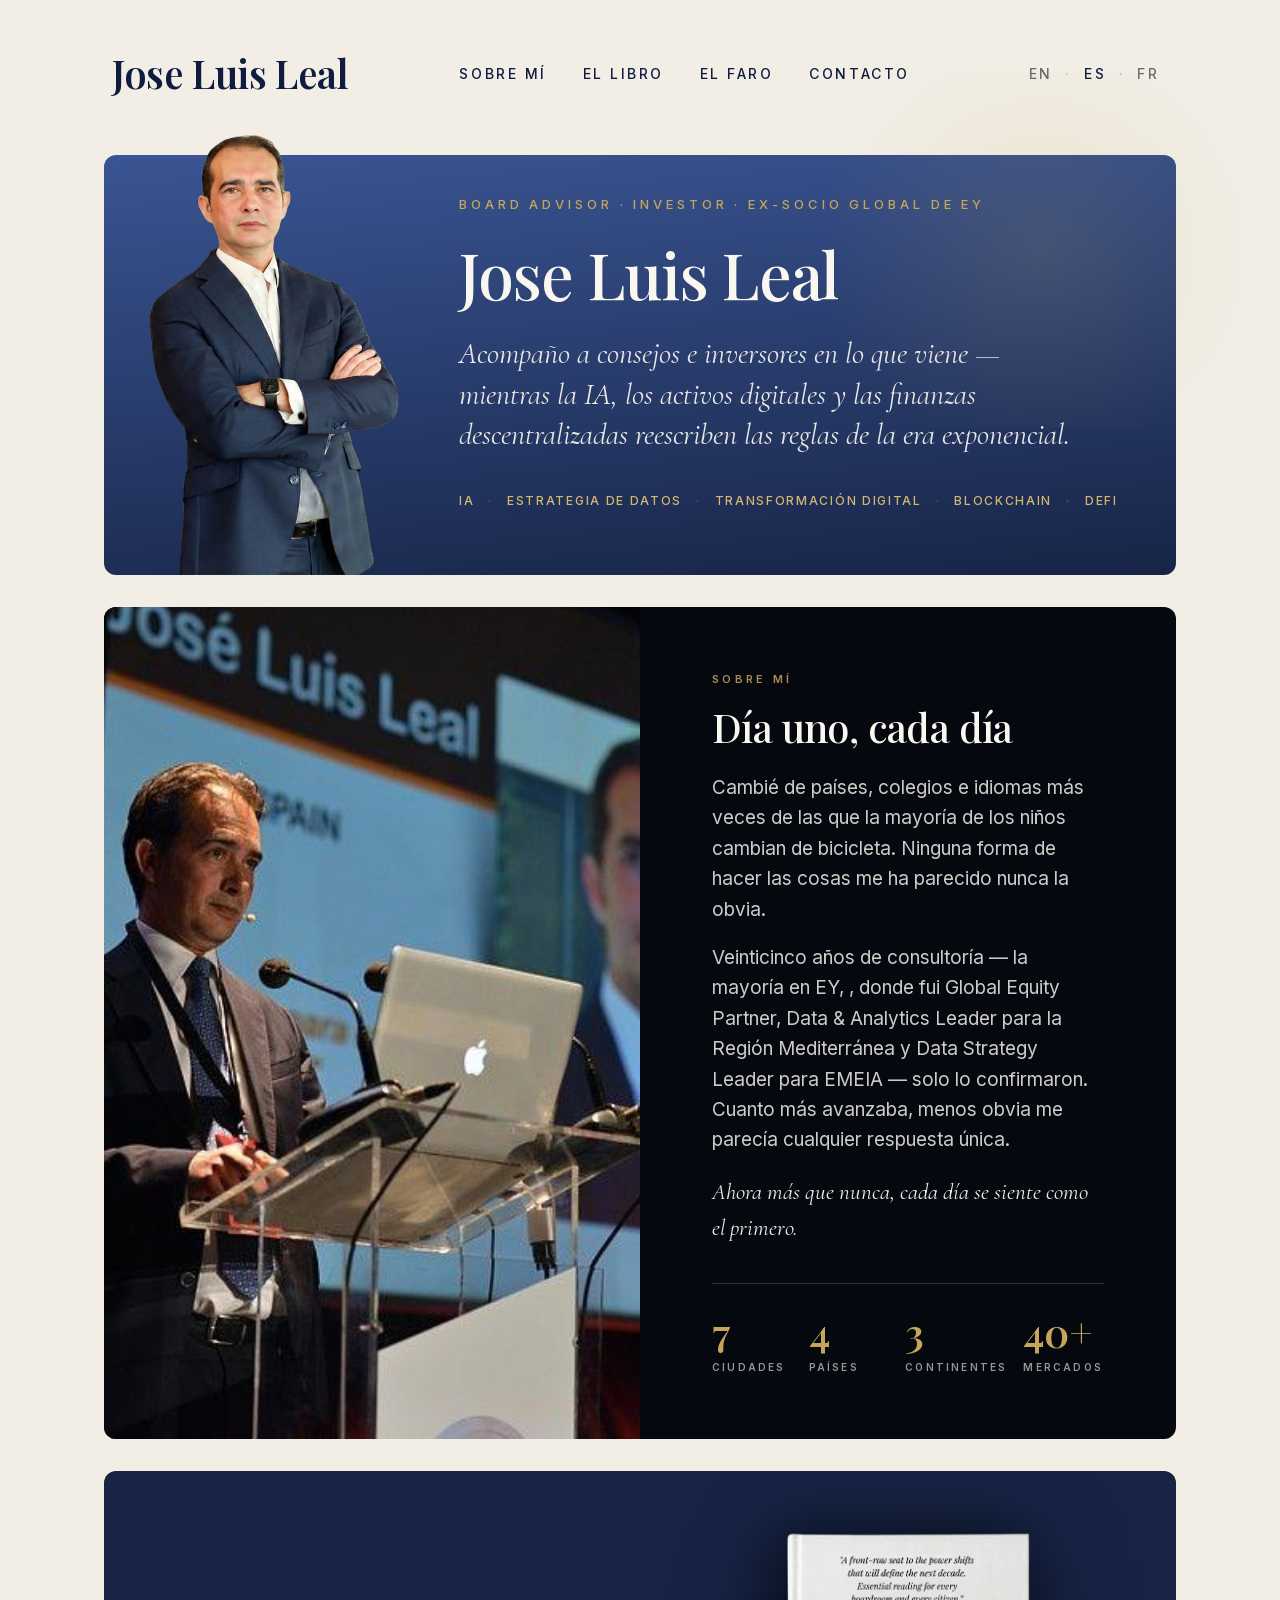
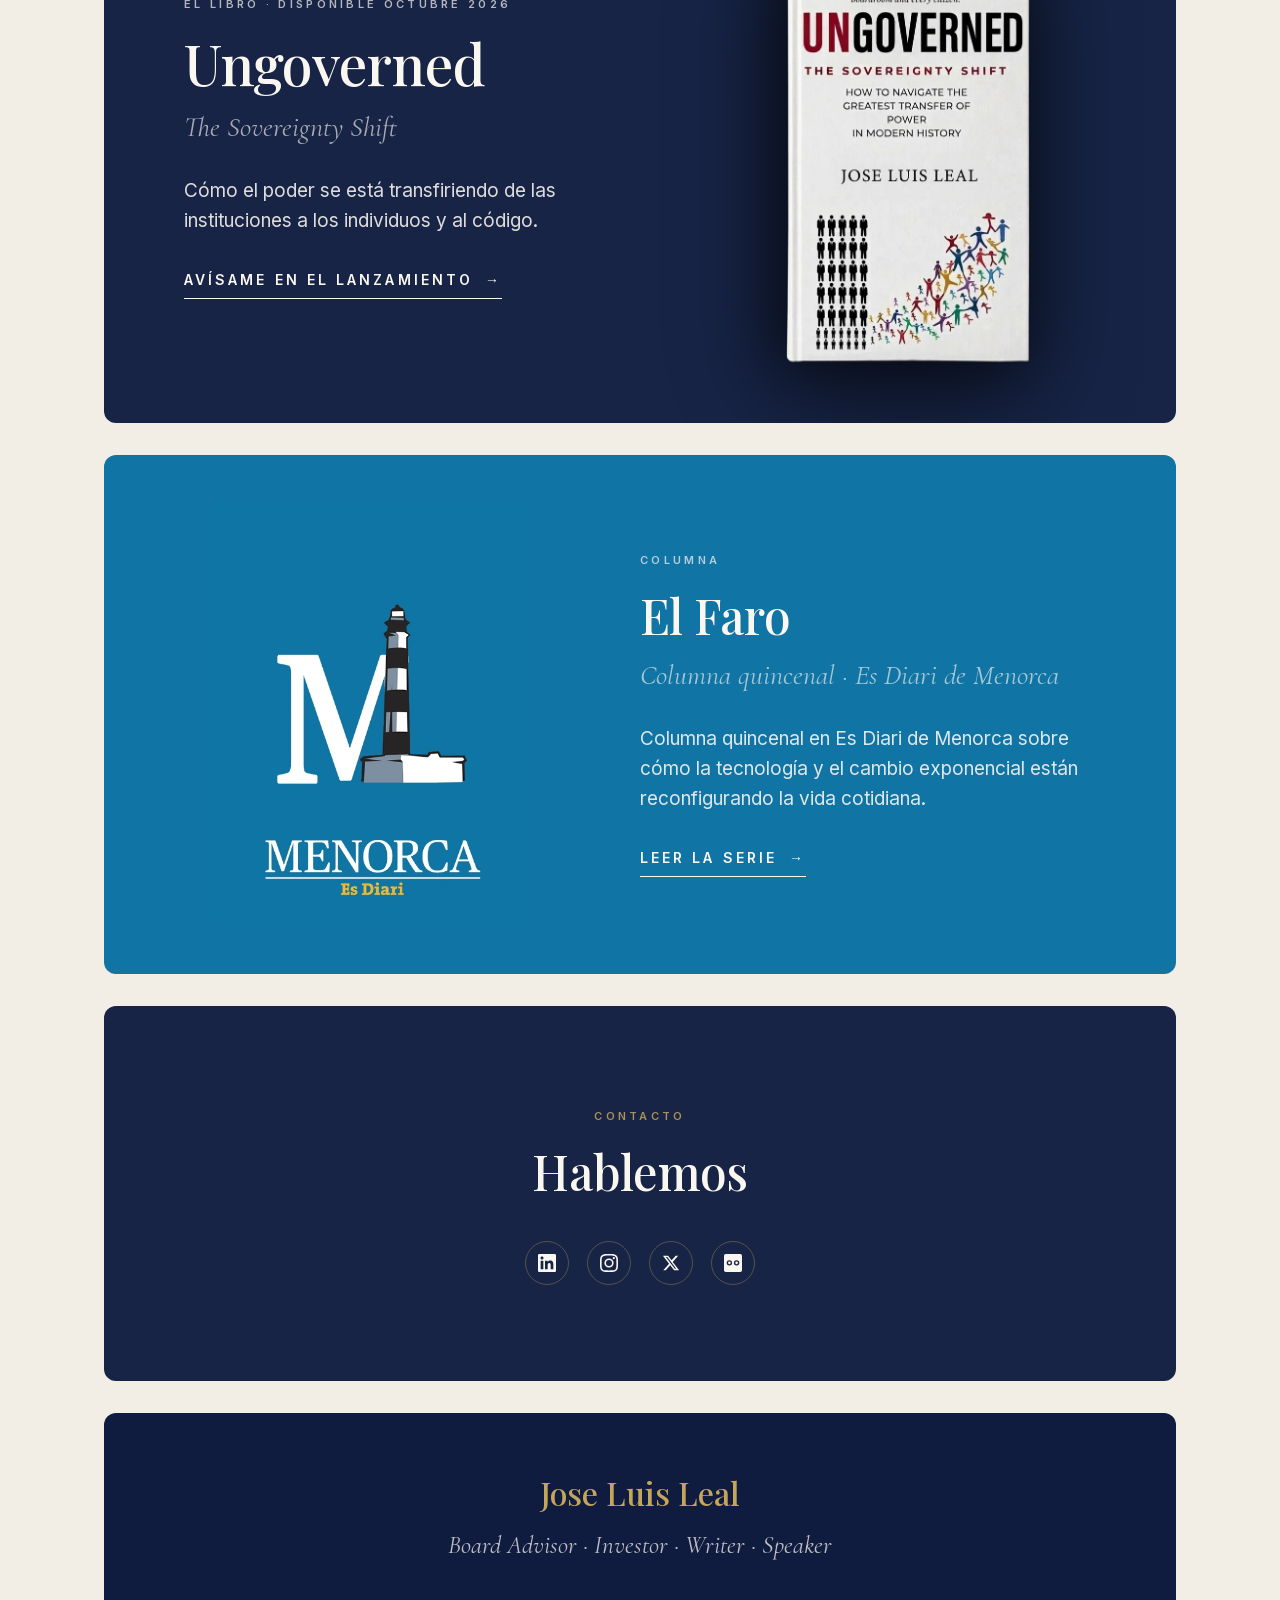
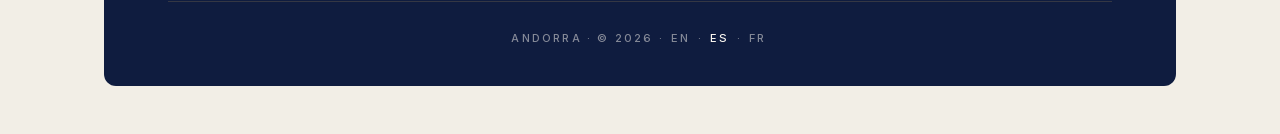
==== es/index.html @ 855fbc51 "Update index.html" ====
<!DOCTYPE html>
<html lang="es-ES">
<head>
    <meta charset="UTF-8">
    <meta name="viewport" content="width=device-width, initial-scale=1.0">
    <link rel="icon" href="/favicon.ico" type="image/x-icon">

    <title>Jose Luis Leal | Board Advisor | Investor | Ex-Socio Global de EY</title>
    <meta name="description" content="Board Advisor &amp; Investor. Ex-Socio Global de EY. Autor de Ungoverned: The Sovereignty Shift. Columnista de El Faro en Es Diari de Menorca. Residente en Andorra.">
    <meta name="author" content="Jose Luis Leal">
    <meta name="robots" content="index, follow, max-snippet:-1, max-image-preview:large, max-video-preview:-1">

    <!-- Hreflang -->
    <link rel="alternate" hreflang="en" href="https://leal.info/">
    <link rel="alternate" hreflang="es" href="https://leal.info/es/">
    <link rel="alternate" hreflang="fr" href="https://leal.info/fr/">
    <link rel="alternate" hreflang="x-default" href="https://leal.info/">
    <link rel="canonical" href="https://leal.info/es/">

    <!-- Open Graph -->
    <meta property="og:site_name" content="Jose Luis Leal">
    <meta property="og:title" content="Jose Luis Leal | Board Advisor | Investor | Ex-Socio Global de EY">
    <meta property="og:description" content="Acompaño a consejos e inversores en lo que viene. Ex-Socio Global de EY. Autor de Ungoverned: The Sovereignty Shift. Residente en Andorra.">
    <meta property="og:type" content="profile">
    <meta property="og:url" content="https://leal.info/es/">
    <meta property="og:locale" content="es_ES">
    <meta property="og:locale:alternate" content="en_US">
    <meta property="og:locale:alternate" content="fr_FR">
    <meta property="og:image" content="https://leal.info/assets/images/og-image.jpg">
    <meta property="og:image:width" content="1200">
    <meta property="og:image:height" content="630">
    <meta property="og:image:alt" content="Jose Luis Leal — Board Advisor &amp; Investor">
    <meta property="profile:first_name" content="Jose Luis">
    <meta property="profile:last_name" content="Leal">

    <!-- Twitter Card -->
    <meta name="twitter:card" content="summary_large_image">
    <meta name="twitter:title" content="Jose Luis Leal | Board Advisor | Investor | Ex-Socio Global de EY">
    <meta name="twitter:description" content="Acompaño a consejos e inversores en lo que viene. Ex-Socio Global de EY. Residente en Andorra.">
    <meta name="twitter:image" content="https://leal.info/assets/images/og-image.jpg">
    <meta name="twitter:image:alt" content="Jose Luis Leal — Board Advisor &amp; Investor">

    <!-- Schema.org JSON-LD -->
    <script type="application/ld+json">
    {
        "@context": "https://schema.org",
        "@graph": [
            {
                "@type": "Person",
                "@id": "https://leal.info/#person",
                "name": "Jose Luis Leal",
                "alternateName": ["José Luis Leal", "José Leal", "Jose Leal"],
                "url": "https://leal.info/",
                "image": [
                    "https://leal.info/assets/images/jose-luis-leal-board-advisor-investor.webp",
                    "https://leal.info/assets/images/jose-luis-leal-investor.webp"
                ],
                "jobTitle": "Board Advisor & Investor",
                "description": "Board Advisor & Investor. Former EY Global Equity Partner across 40+ markets. Author of Ungoverned: The Sovereignty Shift. Writing El Faro column in Es Diari de Menorca.",
                "knowsLanguage": ["en", "es", "fr", "ca"],
                "nationality": { "@type": "Country", "name": "Spain" },
                "birthPlace": { "@type": "Place", "name": "Sevilla, Spain" },
                "homeLocation": { "@type": "Place", "name": "Andorra" },
                "alumniOf": [
                    { "@type": "CollegeOrUniversity", "name": "Harvard Business School" }
                ],
                "hasOccupation": [
                    { "@type": "Occupation", "name": "Board Advisor" },
                    { "@type": "Occupation", "name": "Investor" },
                    { "@type": "Occupation", "name": "Writer" },
                    { "@type": "Occupation", "name": "Columnist" },
                    { "@type": "Occupation", "name": "Conference Speaker" }
                ],
                "knowsAbout": ["Artificial Intelligence", "Digital Transformation", "Data Strategy", "Blockchain", "Decentralized Finance", "Data Governance"],
                "sameAs": [
                    "https://www.linkedin.com/in/jose-luis-leal/",
                    "https://www.ey.com/en_es/people/jose-luis-leal",
                    "https://www.crunchbase.com/person/jose-luis-leal",
                    "https://about.me/joseluisleal",
                    "https://www.instagram.com/jose.luis.leal/",
                    "https://x.com/joseluis_leal",
                    "https://www.menorca.info/autor/jose-luis-leal.html"
                ]
            },
            {
                "@type": "WebSite",
                "@id": "https://leal.info/#website",
                "name": "Jose Luis Leal",
                "alternateName": ["José Luis Leal", "José Leal", "Jose Leal"],
                "url": "https://leal.info/",
                "inLanguage": ["en", "es", "fr"],
                "publisher": { "@id": "https://leal.info/#person" }
            },
            {
                "@type": "Book",
                "@id": "https://leal.info/#ungoverned",
                "name": "Ungoverned: The Sovereignty Shift",
                "alternateName": "Ungoverned",
                "description": "How power is transferring from institutions to individuals to code. A front-row account of the greatest transfer of power in modern history.",
                "author": { "@id": "https://leal.info/#person" },
                "inLanguage": "en",
                "image": "https://leal.info/assets/images/ungoverned-cover.webp",
                "datePublished": "2026-10",
                "bookFormat": "https://schema.org/Hardcover"
            }
        ]
    }
    </script>

    <!-- Critical font preload -->
    <link rel="preload" href="/assets/fonts/playfair-display-500-normal-latin.woff2" as="font" type="font/woff2" crossorigin>

    <!-- Styles -->
    <link rel="stylesheet" href="/assets/styles.css">

    <!-- Cloudflare Web Analytics -->
    <script defer src="https://static.cloudflareinsights.com/beacon.min.js" data-cf-beacon='{"token": "393b05ad8e18427f8dd7666361b34778"}'></script>
    <!-- End Cloudflare Web Analytics -->
</head>
<body>
    <a href="#main" class="skip-link">Saltar al contenido</a>

    <main id="main" class="page">
        <nav class="nav" aria-label="Principal">
            <a href="#" class="nav-brand">Jose Luis Leal</a>
            <ul class="nav-links">
                <li><a href="#about">Sobre mí</a></li>
                <li><a href="#ungoverned">El libro</a></li>
                <li><a href="#faro">El Faro</a></li>
                <li><a href="#contact">Contacto</a></li>
            </ul>
            <div class="nav-lang" aria-label="Idioma">
                <a href="/" hreflang="en">EN</a>
                <span class="sep">·</span>
                <a href="/es/" aria-current="page" hreflang="es">ES</a>
                <span class="sep">·</span>
                <a href="/fr/" hreflang="fr">FR</a>
            </div>
        </nav>

        <!-- HERO -->
        <section class="rect rect-navy hero">
            <img class="hero-portrait"
                 src="/assets/images/jose-luis-leal-portrait.webp"
                 alt="Jose Luis Leal, Board Advisor &amp; Investor, ex-Socio Global de EY, residente en Andorra"
                 fetchpriority="high">
            <div class="hero-content">
                <p class="hero-kicker">Board Advisor · Investor · Ex-Socio Global de EY</p>
                <h1 class="hero-name">Jose Luis Leal</h1>
                <p class="hero-tagline">Acompaño a consejos e inversores en lo que viene — mientras la IA, los activos digitales y las finanzas descentralizadas reescriben las reglas de la era exponencial.</p>
                <p class="hero-meta">
                    <span>IA</span><span>Estrategia de Datos</span><span>Transformación Digital</span><span>Blockchain</span><span>DeFi</span>
                </p>
            </div>
        </section>

        <!-- ABOUT -->
        <article class="rect rect-about" id="about">
            <div class="about-visual">
                <img src="/assets/images/jose-luis-leal-speaker.jpg"
                     alt="Jose Luis Leal impartiendo una ponencia"
                     loading="lazy">
            </div>
            <div class="about-text">
                <span class="rect-label">Sobre mí</span>
                <h2 class="rect-title">Día uno, cada día</h2>
                <div class="about-prose">
                    <p>Cambié de países, colegios e idiomas más veces de las que la mayoría de los niños cambian de bicicleta. Ninguna forma de hacer las cosas me ha parecido nunca la obvia.</p>
                    <p>Veinticinco años de consultoría — la mayoría en EY, , donde fui Global Equity Partner, Data & Analytics Leader para la Región Mediterránea y Data Strategy Leader para EMEIA — solo lo confirmaron. Cuanto más avanzaba, menos obvia me parecía cualquier respuesta única.</p>
                    <p>Ahora más que nunca, cada día se siente como el primero.</p>
                </div>
                <div class="about-stats" aria-hidden="true">
                    <div><div class="about-stat-num">7</div><div class="about-stat-label">Ciudades</div></div>
                    <div><div class="about-stat-num">4</div><div class="about-stat-label">Países</div></div>
                    <div><div class="about-stat-num">3</div><div class="about-stat-label">Continentes</div></div>
                    <div><div class="about-stat-num">40+</div><div class="about-stat-label">Mercados</div></div>
                </div>
            </div>
        </article>

        <!-- UNGOVERNED -->
        <article class="rect rect-ungoverned" id="ungoverned">
            <div class="ungoverned-text">
                <span class="rect-label">El libro · Disponible octubre 2026</span>
                <h2 class="rect-title">Ungoverned</h2>
                <p class="rect-subtitle">The Sovereignty Shift</p>
                <p class="rect-body">Cómo el poder se está transfiriendo de las instituciones a los individuos y al código.</p>
                <a class="rect-cta" href="#contact">Avísame en el lanzamiento <span class="arrow">→</span></a>
            </div>
            <div class="ungoverned-visual">
                <img class="ungoverned-cover"
                     src="/assets/images/ungoverned-cover.webp"
                     alt="Ungoverned: The Sovereignty Shift — portada del libro de Jose Luis Leal"
                     loading="lazy">
            </div>
        </article>

        <!-- EL FARO -->
        <article class="rect rect-faro" id="faro">
            <div class="faro-visual">
                <img src="/assets/images/menorca-es-diari.webp"
                     alt="Es Diari de Menorca — marca del faro"
                     loading="lazy">
            </div>
            <div class="faro-text">
                <span class="rect-label">Columna</span>
                <h2 class="rect-title">El Faro</h2>
                <p class="rect-subtitle">Columna quincenal · Es Diari de Menorca</p>
                <p class="rect-body">Columna quincenal en Es Diari de Menorca sobre cómo la tecnología y el cambio exponencial están reconfigurando la vida cotidiana.</p>
                <a class="rect-cta" href="https://www.menorca.info/autor/jose-luis-leal.html" target="_blank" rel="noopener">Leer la serie <span class="arrow">→</span></a>
            </div>
        </article>

        <!-- CONTACT -->
        <article class="rect rect-contact" id="contact">
            <span class="rect-label">Contacto</span>
            <h2 class="rect-title">Hablemos</h2>
            <div class="social-links" aria-label="Redes sociales">
                <a href="https://www.linkedin.com/in/jose-luis-leal/" target="_blank" rel="noopener" aria-label="LinkedIn">
                    <svg viewBox="0 0 24 24" aria-hidden="true"><path d="M20.447 20.452h-3.554v-5.569c0-1.328-.027-3.037-1.852-3.037-1.853 0-2.136 1.445-2.136 2.939v5.667H9.351V9h3.414v1.561h.046c.477-.9 1.637-1.85 3.37-1.85 3.601 0 4.267 2.37 4.267 5.455v6.286zM5.337 7.433c-1.144 0-2.063-.926-2.063-2.065 0-1.138.92-2.063 2.063-2.063 1.14 0 2.064.925 2.064 2.063 0 1.139-.925 2.065-2.064 2.065zm1.782 13.019H3.555V9h3.564v11.452zM22.225 0H1.771C.792 0 0 .774 0 1.729v20.542C0 23.227.792 24 1.771 24h20.451C23.2 24 24 23.227 24 22.271V1.729C24 .774 23.2 0 22.222 0h.003z"/></svg>
                </a>
                <a href="https://www.instagram.com/jose.luis.leal/" target="_blank" rel="noopener" aria-label="Instagram">
                    <svg viewBox="0 0 24 24" aria-hidden="true"><path d="M12 2.163c3.204 0 3.584.012 4.85.07 3.252.148 4.771 1.691 4.919 4.919.058 1.265.069 1.645.069 4.849 0 3.205-.012 3.584-.069 4.849-.149 3.225-1.664 4.771-4.919 4.919-1.266.058-1.644.07-4.85.07-3.204 0-3.584-.012-4.849-.07-3.26-.149-4.771-1.699-4.919-4.92-.058-1.265-.07-1.644-.07-4.849 0-3.204.013-3.583.07-4.849.149-3.227 1.664-4.771 4.919-4.919 1.266-.057 1.645-.069 4.849-.069zM12 0C8.741 0 8.333.014 7.053.072 2.695.272.273 2.69.073 7.052.014 8.333 0 8.741 0 12c0 3.259.014 3.668.072 4.948.2 4.358 2.618 6.78 6.98 6.98C8.333 23.986 8.741 24 12 24c3.259 0 3.668-.014 4.948-.072 4.354-.2 6.782-2.618 6.979-6.98.059-1.28.073-1.689.073-4.948 0-3.259-.014-3.667-.072-4.947-.196-4.354-2.617-6.78-6.979-6.98C15.668.014 15.259 0 12 0zm0 5.838a6.162 6.162 0 1 0 0 12.324 6.162 6.162 0 0 0 0-12.324zM12 16a4 4 0 1 1 0-8 4 4 0 0 1 0 8zm6.406-11.845a1.44 1.44 0 1 0 0 2.881 1.44 1.44 0 0 0 0-2.881z"/></svg>
                </a>
                <a href="https://x.com/joseluis_leal" target="_blank" rel="noopener" aria-label="Twitter / X">
                    <svg viewBox="0 0 24 24" aria-hidden="true"><path d="M18.244 2.25h3.308l-7.227 8.26 8.502 11.24H16.17l-5.214-6.817L4.99 21.75H1.68l7.73-8.835L1.254 2.25H8.08l4.713 6.231zm-1.161 17.52h1.833L7.084 4.126H5.117z"/></svg>
                </a>
                <a href="https://www.crunchbase.com/person/jose-luis-leal" target="_blank" rel="noopener" aria-label="Crunchbase">
                    <svg viewBox="0 0 24 24" aria-hidden="true"><path d="M21.6 0H2.4A2.4 2.4 0 0 0 0 2.4v19.2A2.4 2.4 0 0 0 2.4 24h19.2a2.4 2.4 0 0 0 2.4-2.4V2.4A2.4 2.4 0 0 0 21.6 0zM7.2 15.348A3.548 3.548 0 0 1 3.6 11.8a3.548 3.548 0 0 1 3.6-3.548A3.548 3.548 0 0 1 10.8 11.8h-1.8A1.748 1.748 0 0 0 7.2 10.052 1.748 1.748 0 0 0 5.4 11.8a1.748 1.748 0 0 0 1.8 1.748A1.748 1.748 0 0 0 9 11.8h1.8a3.548 3.548 0 0 1-3.6 3.548zm9.6 0a3.548 3.548 0 0 1-3.6-3.548 3.548 3.548 0 0 1 3.6-3.548 3.548 3.548 0 0 1 3.6 3.548h-1.8a1.748 1.748 0 0 0-1.8-1.748 1.748 1.748 0 0 0-1.8 1.748 1.748 1.748 0 0 0 1.8 1.748 1.748 1.748 0 0 0 1.8-1.748h1.8a3.548 3.548 0 0 1-3.6 3.548z"/></svg>
                </a>
            </div>
        </article>

        <footer class="site-footer">
            <div class="footer-brand">Jose Luis Leal</div>
            <p class="footer-tagline">Board Advisor · Investor · Writer · Speaker</p>
            <div class="footer-bottom">Andorra · © 2026 · <a href="/" hreflang="en">EN</a> · <a href="/es/" aria-current="page" hreflang="es">ES</a> · <a href="/fr/" hreflang="fr">FR</a></div>
        </footer>
    </main>
</body>
</html>
---- assets/styles.css ----
/* Self-hosted fonts: Playfair Display + Inter + Cormorant Garamond
   (subset: latin + latin-ext) */

/* Cormorant Garamond 400 italic – latin-ext */
@font-face {
    font-family: 'Cormorant Garamond';
    font-style: italic;
    font-weight: 400;
    font-display: swap;
    src: url('/assets/fonts/cormorant-garamond-400-italic-latin-ext.woff2') format('woff2');
    unicode-range: U+0100-02BA, U+02BD-02C5, U+02C7-02CC, U+02CE-02D7, U+02DD-02FF, U+0304, U+0308, U+0329, U+1D00-1DBF, U+1E00-1E9F, U+1EF2-1EFF, U+2020, U+20A0-20AB, U+20AD-20C0, U+2113, U+2C60-2C7F, U+A720-A7FF;
}

/* Cormorant Garamond 400 italic – latin */
@font-face {
    font-family: 'Cormorant Garamond';
    font-style: italic;
    font-weight: 400;
    font-display: swap;
    src: url('/assets/fonts/cormorant-garamond-400-italic-latin.woff2') format('woff2');
    unicode-range: U+0000-00FF, U+0131, U+0152-0153, U+02BB-02BC, U+02C6, U+02DA, U+02DC, U+0304, U+0308, U+0329, U+2000-206F, U+20AC, U+2122, U+2191, U+2193, U+2212, U+2215, U+FEFF, U+FFFD;
}

/* Cormorant Garamond 400 normal – latin-ext */
@font-face {
    font-family: 'Cormorant Garamond';
    font-style: normal;
    font-weight: 400;
    font-display: swap;
    src: url('/assets/fonts/cormorant-garamond-400-normal-latin-ext.woff2') format('woff2');
    unicode-range: U+0100-02BA, U+02BD-02C5, U+02C7-02CC, U+02CE-02D7, U+02DD-02FF, U+0304, U+0308, U+0329, U+1D00-1DBF, U+1E00-1E9F, U+1EF2-1EFF, U+2020, U+20A0-20AB, U+20AD-20C0, U+2113, U+2C60-2C7F, U+A720-A7FF;
}

/* Cormorant Garamond 400 normal – latin */
@font-face {
    font-family: 'Cormorant Garamond';
    font-style: normal;
    font-weight: 400;
    font-display: swap;
    src: url('/assets/fonts/cormorant-garamond-400-normal-latin.woff2') format('woff2');
    unicode-range: U+0000-00FF, U+0131, U+0152-0153, U+02BB-02BC, U+02C6, U+02DA, U+02DC, U+0304, U+0308, U+0329, U+2000-206F, U+20AC, U+2122, U+2191, U+2193, U+2212, U+2215, U+FEFF, U+FFFD;
}

/* Cormorant Garamond 500 normal – latin-ext */
@font-face {
    font-family: 'Cormorant Garamond';
    font-style: normal;
    font-weight: 500;
    font-display: swap;
    src: url('/assets/fonts/cormorant-garamond-500-normal-latin-ext.woff2') format('woff2');
    unicode-range: U+0100-02BA, U+02BD-02C5, U+02C7-02CC, U+02CE-02D7, U+02DD-02FF, U+0304, U+0308, U+0329, U+1D00-1DBF, U+1E00-1E9F, U+1EF2-1EFF, U+2020, U+20A0-20AB, U+20AD-20C0, U+2113, U+2C60-2C7F, U+A720-A7FF;
}

/* Cormorant Garamond 500 normal – latin */
@font-face {
    font-family: 'Cormorant Garamond';
    font-style: normal;
    font-weight: 500;
    font-display: swap;
    src: url('/assets/fonts/cormorant-garamond-500-normal-latin.woff2') format('woff2');
    unicode-range: U+0000-00FF, U+0131, U+0152-0153, U+02BB-02BC, U+02C6, U+02DA, U+02DC, U+0304, U+0308, U+0329, U+2000-206F, U+20AC, U+2122, U+2191, U+2193, U+2212, U+2215, U+FEFF, U+FFFD;
}

/* Inter 300 normal – latin-ext */
@font-face {
    font-family: 'Inter';
    font-style: normal;
    font-weight: 300;
    font-display: swap;
    src: url('/assets/fonts/inter-300-normal-latin-ext.woff2') format('woff2');
    unicode-range: U+0100-02BA, U+02BD-02C5, U+02C7-02CC, U+02CE-02D7, U+02DD-02FF, U+0304, U+0308, U+0329, U+1D00-1DBF, U+1E00-1E9F, U+1EF2-1EFF, U+2020, U+20A0-20AB, U+20AD-20C0, U+2113, U+2C60-2C7F, U+A720-A7FF;
}

/* Inter 300 normal – latin */
@font-face {
    font-family: 'Inter';
    font-style: normal;
    font-weight: 300;
    font-display: swap;
    src: url('/assets/fonts/inter-300-normal-latin.woff2') format('woff2');
    unicode-range: U+0000-00FF, U+0131, U+0152-0153, U+02BB-02BC, U+02C6, U+02DA, U+02DC, U+0304, U+0308, U+0329, U+2000-206F, U+20AC, U+2122, U+2191, U+2193, U+2212, U+2215, U+FEFF, U+FFFD;
}

/* Inter 400 normal – latin-ext */
@font-face {
    font-family: 'Inter';
    font-style: normal;
    font-weight: 400;
    font-display: swap;
    src: url('/assets/fonts/inter-400-normal-latin-ext.woff2') format('woff2');
    unicode-range: U+0100-02BA, U+02BD-02C5, U+02C7-02CC, U+02CE-02D7, U+02DD-02FF, U+0304, U+0308, U+0329, U+1D00-1DBF, U+1E00-1E9F, U+1EF2-1EFF, U+2020, U+20A0-20AB, U+20AD-20C0, U+2113, U+2C60-2C7F, U+A720-A7FF;
}

/* Inter 400 normal – latin */
@font-face {
    font-family: 'Inter';
    font-style: normal;
    font-weight: 400;
    font-display: swap;
    src: url('/assets/fonts/inter-400-normal-latin.woff2') format('woff2');
    unicode-range: U+0000-00FF, U+0131, U+0152-0153, U+02BB-02BC, U+02C6, U+02DA, U+02DC, U+0304, U+0308, U+0329, U+2000-206F, U+20AC, U+2122, U+2191, U+2193, U+2212, U+2215, U+FEFF, U+FFFD;
}

/* Inter 500 normal – latin-ext */
@font-face {
    font-family: 'Inter';
    font-style: normal;
    font-weight: 500;
    font-display: swap;
    src: url('/assets/fonts/inter-500-normal-latin-ext.woff2') format('woff2');
    unicode-range: U+0100-02BA, U+02BD-02C5, U+02C7-02CC, U+02CE-02D7, U+02DD-02FF, U+0304, U+0308, U+0329, U+1D00-1DBF, U+1E00-1E9F, U+1EF2-1EFF, U+2020, U+20A0-20AB, U+20AD-20C0, U+2113, U+2C60-2C7F, U+A720-A7FF;
}

/* Inter 500 normal – latin */
@font-face {
    font-family: 'Inter';
    font-style: normal;
    font-weight: 500;
    font-display: swap;
    src: url('/assets/fonts/inter-500-normal-latin.woff2') format('woff2');
    unicode-range: U+0000-00FF, U+0131, U+0152-0153, U+02BB-02BC, U+02C6, U+02DA, U+02DC, U+0304, U+0308, U+0329, U+2000-206F, U+20AC, U+2122, U+2191, U+2193, U+2212, U+2215, U+FEFF, U+FFFD;
}

/* Inter 600 normal – latin-ext */
@font-face {
    font-family: 'Inter';
    font-style: normal;
    font-weight: 600;
    font-display: swap;
    src: url('/assets/fonts/inter-600-normal-latin-ext.woff2') format('woff2');
    unicode-range: U+0100-02BA, U+02BD-02C5, U+02C7-02CC, U+02CE-02D7, U+02DD-02FF, U+0304, U+0308, U+0329, U+1D00-1DBF, U+1E00-1E9F, U+1EF2-1EFF, U+2020, U+20A0-20AB, U+20AD-20C0, U+2113, U+2C60-2C7F, U+A720-A7FF;
}

/* Inter 600 normal – latin */
@font-face {
    font-family: 'Inter';
    font-style: normal;
    font-weight: 600;
    font-display: swap;
    src: url('/assets/fonts/inter-600-normal-latin.woff2') format('woff2');
    unicode-range: U+0000-00FF, U+0131, U+0152-0153, U+02BB-02BC, U+02C6, U+02DA, U+02DC, U+0304, U+0308, U+0329, U+2000-206F, U+20AC, U+2122, U+2191, U+2193, U+2212, U+2215, U+FEFF, U+FFFD;
}

/* Playfair Display 400 normal – latin-ext */
@font-face {
    font-family: 'Playfair Display';
    font-style: normal;
    font-weight: 400;
    font-display: swap;
    src: url('/assets/fonts/playfair-display-400-normal-latin-ext.woff2') format('woff2');
    unicode-range: U+0100-02BA, U+02BD-02C5, U+02C7-02CC, U+02CE-02D7, U+02DD-02FF, U+0304, U+0308, U+0329, U+1D00-1DBF, U+1E00-1E9F, U+1EF2-1EFF, U+2020, U+20A0-20AB, U+20AD-20C0, U+2113, U+2C60-2C7F, U+A720-A7FF;
}

/* Playfair Display 400 normal – latin */
@font-face {
    font-family: 'Playfair Display';
    font-style: normal;
    font-weight: 400;
    font-display: swap;
    src: url('/assets/fonts/playfair-display-400-normal-latin.woff2') format('woff2');
    unicode-range: U+0000-00FF, U+0131, U+0152-0153, U+02BB-02BC, U+02C6, U+02DA, U+02DC, U+0304, U+0308, U+0329, U+2000-206F, U+20AC, U+2122, U+2191, U+2193, U+2212, U+2215, U+FEFF, U+FFFD;
}

/* Playfair Display 500 normal – latin-ext */
@font-face {
    font-family: 'Playfair Display';
    font-style: normal;
    font-weight: 500;
    font-display: swap;
    src: url('/assets/fonts/playfair-display-500-normal-latin-ext.woff2') format('woff2');
    unicode-range: U+0100-02BA, U+02BD-02C5, U+02C7-02CC, U+02CE-02D7, U+02DD-02FF, U+0304, U+0308, U+0329, U+1D00-1DBF, U+1E00-1E9F, U+1EF2-1EFF, U+2020, U+20A0-20AB, U+20AD-20C0, U+2113, U+2C60-2C7F, U+A720-A7FF;
}

/* Playfair Display 500 normal – latin */
@font-face {
    font-family: 'Playfair Display';
    font-style: normal;
    font-weight: 500;
    font-display: swap;
    src: url('/assets/fonts/playfair-display-500-normal-latin.woff2') format('woff2');
    unicode-range: U+0000-00FF, U+0131, U+0152-0153, U+02BB-02BC, U+02C6, U+02DA, U+02DC, U+0304, U+0308, U+0329, U+2000-206F, U+20AC, U+2122, U+2191, U+2193, U+2212, U+2215, U+FEFF, U+FFFD;
}

/* Playfair Display 600 normal – latin-ext */
@font-face {
    font-family: 'Playfair Display';
    font-style: normal;
    font-weight: 600;
    font-display: swap;
    src: url('/assets/fonts/playfair-display-600-normal-latin-ext.woff2') format('woff2');
    unicode-range: U+0100-02BA, U+02BD-02C5, U+02C7-02CC, U+02CE-02D7, U+02DD-02FF, U+0304, U+0308, U+0329, U+1D00-1DBF, U+1E00-1E9F, U+1EF2-1EFF, U+2020, U+20A0-20AB, U+20AD-20C0, U+2113, U+2C60-2C7F, U+A720-A7FF;
}

/* Playfair Display 600 normal – latin */
@font-face {
    font-family: 'Playfair Display';
    font-style: normal;
    font-weight: 600;
    font-display: swap;
    src: url('/assets/fonts/playfair-display-600-normal-latin.woff2') format('woff2');
    unicode-range: U+0000-00FF, U+0131, U+0152-0153, U+02BB-02BC, U+02C6, U+02DA, U+02DC, U+0304, U+0308, U+0329, U+2000-206F, U+20AC, U+2122, U+2191, U+2193, U+2212, U+2215, U+FEFF, U+FFFD;
}

/* Playfair Display 700 normal – latin-ext */
@font-face {
    font-family: 'Playfair Display';
    font-style: normal;
    font-weight: 700;
    font-display: swap;
    src: url('/assets/fonts/playfair-display-700-normal-latin-ext.woff2') format('woff2');
    unicode-range: U+0100-02BA, U+02BD-02C5, U+02C7-02CC, U+02CE-02D7, U+02DD-02FF, U+0304, U+0308, U+0329, U+1D00-1DBF, U+1E00-1E9F, U+1EF2-1EFF, U+2020, U+20A0-20AB, U+20AD-20C0, U+2113, U+2C60-2C7F, U+A720-A7FF;
}

/* Playfair Display 700 normal – latin */
@font-face {
    font-family: 'Playfair Display';
    font-style: normal;
    font-weight: 700;
    font-display: swap;
    src: url('/assets/fonts/playfair-display-700-normal-latin.woff2') format('woff2');
    unicode-range: U+0000-00FF, U+0131, U+0152-0153, U+02BB-02BC, U+02C6, U+02DA, U+02DC, U+0304, U+0308, U+0329, U+2000-206F, U+20AC, U+2122, U+2191, U+2193, U+2212, U+2215, U+FEFF, U+FFFD;
}

/* Playfair Display 800 normal – latin-ext */
@font-face {
    font-family: 'Playfair Display';
    font-style: normal;
    font-weight: 800;
    font-display: swap;
    src: url('/assets/fonts/playfair-display-800-normal-latin-ext.woff2') format('woff2');
    unicode-range: U+0100-02BA, U+02BD-02C5, U+02C7-02CC, U+02CE-02D7, U+02DD-02FF, U+0304, U+0308, U+0329, U+1D00-1DBF, U+1E00-1E9F, U+1EF2-1EFF, U+2020, U+20A0-20AB, U+20AD-20C0, U+2113, U+2C60-2C7F, U+A720-A7FF;
}

/* Playfair Display 800 normal – latin */
@font-face {
    font-family: 'Playfair Display';
    font-style: normal;
    font-weight: 800;
    font-display: swap;
    src: url('/assets/fonts/playfair-display-800-normal-latin.woff2') format('woff2');
    unicode-range: U+0000-00FF, U+0131, U+0152-0153, U+02BB-02BC, U+02C6, U+02DA, U+02DC, U+0304, U+0308, U+0329, U+2000-206F, U+20AC, U+2122, U+2191, U+2193, U+2212, U+2215, U+FEFF, U+FFFD;
}

/* ============================================================
   Design tokens
   ============================================================ */
:root {
    --navy: #0F1C3F;
    --navy-deep: #0A1530;
    --navy-mid: #1a2850;
    --navy-base: #172446;
    --navy-light: #3A5593;
    --gold: #C5A55A;
    --gold-soft: #D4B870;
    --cream: #FAF6F0;
    --ink: #1A1A1A;
    --muted: #6B6B6B;

    /* Section backgrounds (alternating rhythm) */
    --bg-page: #F2EEE6;      /* page bg (slightly darker than cream to make rectangles pop) */
    --bg-warm-white: #FDFAF4;
    --bg-light-gray: #ECE8DF;
    --bg-paper: #FFFFFF;

    --line: rgba(197, 165, 90, 0.2);

    --font-display: 'Playfair Display', Georgia, serif;
    --font-body: 'Inter', -apple-system, BlinkMacSystemFont, 'Segoe UI', sans-serif;
    --font-italic: 'Cormorant Garamond', Georgia, serif;

    --rect-max: 1120px;
    --rect-gap: 32px;
}

/* ============================================================
   Reset & base
   ============================================================ */
*, *::before, *::after {
    margin: 0;
    padding: 0;
    box-sizing: border-box;
}

html { scroll-behavior: smooth; }

body {
    font-family: var(--font-body);
    font-weight: 400;
    color: var(--ink);
    background: var(--bg-page);
    line-height: 1.5;
    -webkit-font-smoothing: antialiased;
    -moz-osx-font-smoothing: grayscale;
}

img { max-width: 100%; display: block; }
a { color: inherit; text-decoration: none; }

/* ============================================================
   Accessibility helpers
   ============================================================ */
a:focus-visible, button:focus-visible {
    outline: 2px solid var(--gold);
    outline-offset: 3px;
    border-radius: 2px;
}

.skip-link {
    position: absolute;
    top: -50px; left: 1rem;
    background: var(--navy); color: var(--cream);
    padding: 0.6rem 1rem;
    font-size: 0.85rem; font-weight: 500;
    border: 2px solid var(--gold);
    z-index: 1000;
    transition: top 0.2s ease;
}
.skip-link:focus { top: 1rem; }

/* ============================================================
   Page layout: centered stack of rectangles
   ============================================================ */
.page {
    max-width: var(--rect-max);
    margin: 0 auto;
    padding: 24px 24px 48px;
    display: flex;
    flex-direction: column;
    gap: var(--rect-gap);
}

/* ============================================================
   Nav — static block on page bg, not a full-width band
   ============================================================ */
.nav {
    display: flex;
    justify-content: space-between;
    align-items: center;
    gap: 40px;
    padding: 20px 8px;
}

.nav-brand {
    font-family: var(--font-display);
    font-size: 39px;
    font-weight: 600;
    color: var(--navy);
    letter-spacing: -0.01em;
}

.nav-links {
    display: flex;
    gap: 36px;
    list-style: none;
}

.nav-links a {
    font-size: 14px;
    font-weight: 500;
    letter-spacing: 0.18em;
    text-transform: uppercase;
    color: var(--navy);
    transition: color 0.3s ease;
}
.nav-links a:hover { color: var(--gold); }

.nav-lang {
    display: flex;
    align-items: center;
    gap: 4px;
    font-size: 14px;
    font-weight: 500;
    letter-spacing: 0.2em;
    text-transform: uppercase;
}
.nav-lang a { color: var(--muted); padding: 0 8px; transition: color 0.3s ease; }
.nav-lang a[aria-current="page"] { color: var(--navy); }
.nav-lang a:hover { color: var(--gold); }
.nav-lang .sep { color: rgba(26, 26, 26, 0.25); }

/* ============================================================
   Shared: rectangle base
   ============================================================ */
.rect {
    position: relative;
    padding: 96px 80px;
    overflow: hidden;
    border-radius: 12px;
}

.rect-navy        { background: var(--navy);         color: var(--cream); }
.rect-navy-deep   { background: var(--navy-deep);    color: var(--cream); }
.rect-paper       { background: var(--bg-paper);     color: var(--ink); }
.rect-warm-white  { background: var(--bg-warm-white); color: var(--ink); }
.rect-light-gray  { background: var(--bg-light-gray); color: var(--ink); }

.rect-label {
    display: inline-block;
    font-size: 11px;
    font-weight: 600;
    letter-spacing: 0.3em;
    text-transform: uppercase;
    color: var(--gold);
    margin-bottom: 20px;
}

.rect-title {
    font-family: var(--font-display);
    font-size: 48px;
    font-weight: 500;
    line-height: 1.1;
    letter-spacing: -0.015em;
    margin-bottom: 16px;
}

.rect-subtitle {
    font-family: var(--font-italic);
    font-style: italic;
    font-size: 28px;
    font-weight: 400;
    opacity: 0.78;
    margin-bottom: 24px;
}

.rect-body {
    font-size: 19px;
    line-height: 1.6;
    color: var(--muted);
    max-width: 560px;
    margin-bottom: 32px;
}

.rect-navy .rect-body,
.rect-navy-deep .rect-body {
    color: rgba(250, 246, 240, 0.78);
}

.rect-cta {
    display: inline-flex;
    align-items: center;
    gap: 12px;
    font-size: 14px;
    font-weight: 600;
    letter-spacing: 0.22em;
    text-transform: uppercase;
    padding: 4px 0 8px;
    border-bottom: 1px solid var(--gold);
    transition: gap 0.3s ease, color 0.3s ease;
}

.rect-cta:hover { gap: 18px; color: var(--gold); }
.rect-cta .arrow { color: var(--gold); }

.rect-cta-primary {
    background: var(--cream);
    color: var(--navy);
    padding: 14px 26px;
    border-bottom: none;
    margin-top: 8px;
}
.rect-navy .rect-cta-primary,
.rect-navy-deep .rect-cta-primary {
    background: var(--cream); color: var(--navy);
}
.rect-cta-primary:hover { background: var(--gold-soft); color: var(--navy); }

.rect-status {
    display: inline-block;
    margin-top: 20px;
    font-size: 10px;
    font-weight: 500;
    letter-spacing: 0.25em;
    text-transform: uppercase;
    color: var(--gold);
}

/* ============================================================
   Hero — navy rectangle with portrait
   ============================================================ */
.hero {
    position: relative;
    padding: 32px 80px 0;
    height: 420px;
    overflow: visible;
    background: linear-gradient(175deg, var(--navy-light) 0%, var(--navy-base) 100%);
}

.hero-content {
    margin-left: 275px;
    padding-top: 8px;
    display: flex;
    flex-direction: column;
}

.hero::before {
    content: "";
    position: absolute;
    top: -20%;
    right: -15%;
    width: 55%;
    height: 85%;
    background: radial-gradient(circle, rgba(197, 165, 90, 0.14) 0%, transparent 65%);
    pointer-events: none;
}

.hero-kicker {
    font-size: 13px;
    font-weight: 500;
    letter-spacing: 0.3em;
    text-transform: uppercase;
    color: var(--gold);
    margin-bottom: 28px;
    white-space: nowrap;
}

.hero-name {
    font-family: var(--font-display);
    font-size: 64px;
    font-weight: 500;
    line-height: 1;
    letter-spacing: -0.02em;
    color: var(--cream);
    margin-bottom: 28px;
}

.hero-tagline {
    font-family: var(--font-italic);
    font-style: italic;
    font-size: 30px;
    line-height: 1.35;
    color: rgba(250, 246, 240, 0.92);
    max-width: 620px;
    margin-bottom: 36px;
}

.hero-meta {
    display: flex;
    flex-wrap: nowrap;
    white-space: nowrap;
    gap: 14px;
    font-size: 12px;
    font-weight: 500;
    letter-spacing: 0.14em;
    text-transform: uppercase;
    color: var(--gold-soft);
}

.hero-meta span + span::before {
    content: "·";
    color: rgba(197, 165, 90, 0.5);
    margin-right: 14px;
}

.hero-portrait {
    position: absolute;
    bottom: 0;
    left: 45px;
    width: 250px;
    height: 440px;
    display: block;
}

/* ============================================================
   About — decorative pull quote, centered
   ============================================================ */
.rect-about {
    background: #05080F;
    color: var(--cream);
    padding: 0;
    display: grid;
    grid-template-columns: 1fr 1fr;
    align-items: stretch;
    min-height: 560px;
    overflow: hidden;
}

.about-visual {
    overflow: hidden;
    display: flex;
    align-items: stretch;
    justify-content: stretch;
}

.about-visual img {
    width: 100%;
    height: 100%;
    object-fit: cover;
    object-position: center;
    display: block;
}

.about-text {
    display: flex;
    flex-direction: column;
    justify-content: center;
    padding: 64px 72px;
}

.rect-about .rect-label {
    color: var(--gold);
    opacity: 0.85;
    margin-bottom: 18px;
}

.rect-about .rect-title {
    color: var(--cream);
    font-size: 40px;
    margin-bottom: 24px;
}

.about-prose p {
    font-size: 19px;
    line-height: 1.6;
    color: rgba(250, 246, 240, 0.82);
    margin-bottom: 18px;
}

.about-prose p:last-child {
    margin-bottom: 0;
    font-family: var(--font-italic);
    font-style: italic;
    font-size: 23px;
    color: var(--cream);
    opacity: 0.95;
}

.about-stats {
    display: grid;
    grid-template-columns: repeat(4, 1fr);
    gap: 16px;
    margin-top: 36px;
    padding-top: 28px;
    border-top: 1px solid rgba(197, 165, 90, 0.28);
}

.about-stat-num {
    font-family: var(--font-display);
    font-size: 40px;
    font-weight: 600;
    line-height: 1;
    color: var(--gold);
    margin-bottom: 8px;
}

.about-stat-label {
    font-size: 10px;
    font-weight: 600;
    letter-spacing: 0.22em;
    text-transform: uppercase;
    color: rgba(250, 246, 240, 0.6);
}

/* ============================================================
   Ungoverned — book as hero element, centered
   ============================================================ */
.rect-ungoverned {
    background: var(--navy-base);
    color: var(--cream);
    padding: 0;
    display: grid;
    grid-template-columns: 1fr 1fr;
    align-items: stretch;
    min-height: 540px;
    overflow: hidden;
}

.ungoverned-text {
    display: flex;
    flex-direction: column;
    justify-content: center;
    padding: 72px 0 72px 80px;
    text-align: left;
}

.ungoverned-visual {
    display: flex;
    align-items: center;
    justify-content: center;
    padding: 56px;
}

.ungoverned-cover {
    max-height: 440px;
    width: auto;
    display: block;
    filter: drop-shadow(0 24px 48px rgba(0, 0, 0, 0.55))
            drop-shadow(-12px 0 28px rgba(0, 0, 0, 0.45));
}

.rect-ungoverned .rect-label {
    color: var(--cream);
    opacity: 0.7;
    margin-bottom: 20px;
}

.rect-ungoverned .rect-title {
    color: var(--cream);
    font-size: 56px;
    margin-bottom: 12px;
}

.rect-ungoverned .rect-subtitle {
    color: rgba(250, 246, 240, 0.82);
    margin-bottom: 28px;
}

.rect-ungoverned .rect-body {
    color: rgba(250, 246, 240, 0.88);
    margin-bottom: 28px;
    max-width: none;
}

.rect-ungoverned .rect-cta {
    align-self: flex-start;
    color: var(--cream);
    border-bottom-color: var(--cream);
}

.rect-ungoverned .rect-cta .arrow { color: var(--cream); }

.rect-ungoverned .rect-cta:hover {
    color: #ffffff;
    border-bottom-color: #ffffff;
}

/* ============================================================
   El Faro — lighthouse as accent, centered composition
   ============================================================ */
.rect-faro {
    background: #1074A5;
    color: var(--cream);
    padding: 0;
    display: grid;
    grid-template-columns: 1fr 1fr;
    align-items: stretch;
    min-height: 460px;
    overflow: hidden;
}

.faro-visual {
    display: flex;
    align-items: center;
    justify-content: center;
    padding: 48px;
}

.faro-visual img {
    width: 100%;
    height: auto;
    max-width: 320px;
    display: block;
}

.faro-text {
    display: flex;
    flex-direction: column;
    justify-content: center;
    padding: 72px 80px 72px 0;
    text-align: left;
}

.rect-faro .rect-label {
    color: var(--cream);
    opacity: 0.7;
    margin-bottom: 20px;
}

.rect-faro .rect-title {
    color: var(--cream);
    margin-bottom: 12px;
}

.rect-faro .rect-subtitle {
    color: rgba(250, 246, 240, 0.82);
    margin-bottom: 28px;
}

.rect-faro .rect-body {
    color: rgba(250, 246, 240, 0.88);
    margin-bottom: 28px;
    max-width: none;
}

.rect-faro .rect-cta {
    align-self: flex-start;
    color: var(--cream);
    border-bottom-color: var(--cream);
}

.rect-faro .rect-cta .arrow {
    color: var(--cream);
}

.rect-faro .rect-cta:hover {
    color: #ffffff;
    border-bottom-color: #ffffff;
}

/* ============================================================
   Journey — horizontal stats row at top, text centered below
   ============================================================ */
.rect-journey {
    text-align: center;
    padding: 96px 80px 104px;
}

.journey-stats {
    display: grid;
    grid-template-columns: repeat(4, 1fr);
    gap: 32px;
    max-width: 780px;
    margin: 0 auto 56px;
    padding-bottom: 40px;
    border-bottom: 1px solid var(--line);
}

.journey-stat {
    text-align: center;
}

.journey-stat-num {
    font-family: var(--font-display);
    font-size: 56px;
    font-weight: 600;
    line-height: 1;
    color: var(--gold);
    margin-bottom: 12px;
}

.journey-stat-label {
    font-size: 10px;
    font-weight: 600;
    letter-spacing: 0.25em;
    text-transform: uppercase;
    color: var(--muted);
}

.rect-journey .rect-label,
.rect-journey .rect-title,
.rect-journey .rect-subtitle,
.rect-journey .rect-body,
.rect-journey .rect-cta {
    margin-left: auto;
    margin-right: auto;
}

/* ============================================================
   LinkedIn — giant "in" behind text, navy
   ============================================================ */
.rect-linkedin {
    text-align: center;
    padding: 112px 80px;
}

.linkedin-mark {
    font-family: var(--font-display);
    font-size: 220px;
    font-weight: 700;
    line-height: 0.85;
    letter-spacing: -0.06em;
    color: var(--gold);
    margin: 0 auto 32px;
    display: block;
    text-align: center;
}

.rect-linkedin .rect-label,
.rect-linkedin .rect-title,
.rect-linkedin .rect-subtitle,
.rect-linkedin .rect-body,
.rect-linkedin .rect-cta {
    margin-left: auto;
    margin-right: auto;
}

/* ============================================================
   Contact — subscribe form
   ============================================================ */
.rect-contact {
    background: var(--navy-base);
    color: var(--cream);
    text-align: center;
    padding: 96px 80px;
}

.rect-contact .rect-label,
.rect-contact .rect-title,
.rect-contact .rect-subtitle,
.rect-contact .rect-body {
    margin-left: auto;
    margin-right: auto;
}

.rect-contact .rect-label { color: var(--gold); opacity: 0.85; }
.rect-contact .rect-title { color: var(--cream); }
.rect-contact .rect-body { color: rgba(250, 246, 240, 0.78); max-width: 520px; }

.rect-contact .subscribe-form input[type="email"] {
    background: rgba(250, 246, 240, 0.06);
    border-color: rgba(250, 246, 240, 0.18);
    color: var(--cream);
}
.rect-contact .subscribe-form input[type="email"]::placeholder {
    color: rgba(250, 246, 240, 0.45);
}
.rect-contact .subscribe-form input[type="email"]:focus {
    border-color: var(--gold);
    background: rgba(250, 246, 240, 0.1);
}
.rect-contact .subscribe-form button {
    background: var(--cream);
    color: var(--navy);
}
.rect-contact .subscribe-form button:hover {
    background: var(--gold-soft);
}

.rect-contact .subscribe-hint {
    color: rgba(250, 246, 240, 0.55);
}

.rect-contact .contact-email {
    color: var(--cream);
    border-bottom-color: var(--gold);
}
.rect-contact .contact-email:hover { color: var(--gold); }

/* Social icons */
.social-links {
    display: flex;
    justify-content: center;
    gap: 18px;
    margin-top: 44px;
}

.social-links a {
    display: inline-flex;
    align-items: center;
    justify-content: center;
    width: 44px;
    height: 44px;
    border: 1px solid rgba(197, 165, 90, 0.35);
    border-radius: 50%;
    color: var(--cream);
    transition: background 0.3s ease, color 0.3s ease, border-color 0.3s ease, transform 0.3s ease;
}

.social-links a:hover {
    background: var(--gold);
    color: var(--navy);
    border-color: var(--gold);
    transform: translateY(-2px);
}

.social-links svg {
    width: 18px;
    height: 18px;
    fill: currentColor;
}

.subscribe-form {
    display: flex;
    gap: 12px;
    max-width: 520px;
    margin: 16px auto 16px;
}

.subscribe-form input[type="email"] {
    flex: 1;
    padding: 14px 18px;
    border: 1px solid rgba(26, 26, 26, 0.15);
    background: var(--bg-paper);
    font-family: inherit;
    font-size: 14px;
    color: var(--ink);
    outline: none;
    transition: border-color 0.3s ease;
}

.subscribe-form input[type="email"]:focus {
    border-color: var(--gold);
}

.subscribe-form button {
    padding: 14px 26px;
    background: var(--navy);
    color: var(--cream);
    border: none;
    font-family: inherit;
    font-size: 11px;
    font-weight: 600;
    letter-spacing: 0.22em;
    text-transform: uppercase;
    cursor: pointer;
    transition: background 0.3s ease;
}

.subscribe-form button:hover {
    background: var(--navy-deep);
}

.subscribe-hint {
    font-size: 11px;
    color: var(--muted);
    letter-spacing: 0.06em;
    margin-top: 8px;
}

.contact-email {
    display: inline-block;
    margin-top: 24px;
    font-size: 13px;
    font-weight: 500;
    color: var(--navy);
    border-bottom: 1px solid var(--gold);
    padding-bottom: 2px;
}

.contact-email:hover { color: var(--gold); }

/* ============================================================
   Footer — rectangle inside the page stack
   ============================================================ */
.site-footer {
    background: var(--navy);
    color: var(--cream);
    padding: 56px 64px 40px;
    text-align: center;
    border-radius: 12px;
}

.footer-brand {
    font-family: var(--font-display);
    font-size: 32px;
    font-weight: 500;
    color: var(--gold);
    margin-bottom: 10px;
}

.footer-tagline {
    font-family: var(--font-italic);
    font-style: italic;
    font-size: 25px;
    color: rgba(250, 246, 240, 0.75);
    margin-bottom: 36px;
}

.footer-bottom {
    border-top: 1px solid rgba(197, 165, 90, 0.2);
    padding-top: 28px;
    font-size: 11px;
    font-weight: 500;
    letter-spacing: 0.2em;
    text-transform: uppercase;
    color: rgba(250, 246, 240, 0.5);
}

.footer-bottom a {
    color: inherit;
    padding: 4px 2px;
    transition: color 0.3s ease;
}

.footer-bottom a:hover {
    color: var(--gold);
}

.footer-bottom a[aria-current="page"] {
    color: var(--cream);
}

/* ============================================================
   Responsive
   ============================================================ */
@media (max-width: 1199px) {
    .page { padding: 16px 16px 40px; }
    .rect { padding: 80px 48px; }
    /* rects that use internal grid padding — keep zero */
    .rect-about, .rect-faro, .rect-ungoverned { padding: 0; }
    .hero { padding: 32px 48px 0; }
    .hero-content { margin-left: 260px; }
    .hero-portrait { left: -16px; }
    .hero-name { font-size: 64px; }
}

@media (max-width: 899px) {
    .nav {
        padding: 12px 4px;
        flex-wrap: nowrap;
        gap: 12px;
        align-items: center;
    }
    .nav-links { display: none; }
    .nav-brand { font-size: 24px; }
    .nav-lang {
        font-size: 13px;
        gap: 2px;
        flex-shrink: 0;
    }
    .nav-lang a {
        padding: 10px 8px;
        min-width: 36px;
        text-align: center;
        display: inline-block;
        line-height: 1;
    }
    .nav-lang .sep {
        padding: 0;
    }

    .rect, .hero { padding: 64px 28px; }
    /* rects with internal grid layout keep zero padding on mobile */
    .rect-about, .rect-faro, .rect-ungoverned { padding: 0; }

    .hero {
        padding: 48px 28px;
        height: auto;
        overflow: hidden;
        text-align: center;
    }
    .hero-content {
        margin-left: 0;
        padding-top: 24px;
        align-items: center;
    }
    .hero-portrait {
        position: static;
        margin: 0 auto 24px;
        width: auto;
        max-width: 240px;
        height: auto;
    }
    .hero-kicker {
        justify-content: center;
        white-space: normal;
        font-size: 11px;
        letter-spacing: 0.22em;
    }
    .hero-name { font-size: 48px; }
    .hero-tagline {
        font-size: 18px;
        line-height: 1.4;
        margin-left: auto;
        margin-right: auto;
    }
    .hero-meta {
        justify-content: center;
        flex-wrap: wrap;
        white-space: normal;
        font-size: 10px;
        letter-spacing: 0.12em;
        gap: 6px 10px;
    }
    .hero-meta span + span::before {
        margin-right: 10px;
    }

    .rect-title { font-size: 36px; }

    .rect-ungoverned {
        grid-template-columns: 1fr;
        min-height: auto;
    }
    .ungoverned-text { padding: 48px 28px 16px; text-align: center; }
    .rect-ungoverned .rect-cta { align-self: center; }
    .ungoverned-visual { padding: 16px 24px 48px; }
    .ungoverned-cover { max-height: 360px; }
    .rect-ungoverned .rect-title { font-size: 44px; }
    .about-quote { font-size: 24px; padding: 24px 0; }
    .linkedin-mark { font-size: 130px; }
    .journey-stats { grid-template-columns: 1fr 1fr; gap: 24px; }
    .journey-stat-num { font-size: 44px; }

    .subscribe-form { flex-direction: column; gap: 10px; }

    .rect-faro {
        grid-template-columns: 1fr;
        min-height: auto;
    }
    .faro-visual { padding: 40px 24px 0; }
    .faro-visual img { max-width: 220px; }
    .faro-text { padding: 24px 28px 48px; text-align: center; }
    .rect-faro .rect-cta { align-self: center; }

    /* About — stack on mobile, image on top */
    .rect-about {
        grid-template-columns: 1fr;
        min-height: auto;
    }
    .about-visual {
        max-height: 280px;
    }
    .about-visual img {
        object-position: center center;
    }
    .about-text {
        padding: 40px 28px 48px;
    }
    .rect-about .rect-title { font-size: 34px; }
    .about-prose p { font-size: 17px; }
    .about-prose p:last-child { font-size: 20px; }
    .about-stats {
        grid-template-columns: 1fr 1fr;
        gap: 20px 24px;
    }
    .about-stat-num { font-size: 36px; }

    /* CTA primary — allow wrap + smaller on narrow screens */
    .rect-cta-primary {
        padding: 12px 18px;
        font-size: 12px;
        letter-spacing: 0.18em;
    }

    /* Contact padding safe */
    .rect-contact { padding: 64px 24px; }

    .site-footer { padding: 48px 24px 32px; }
}
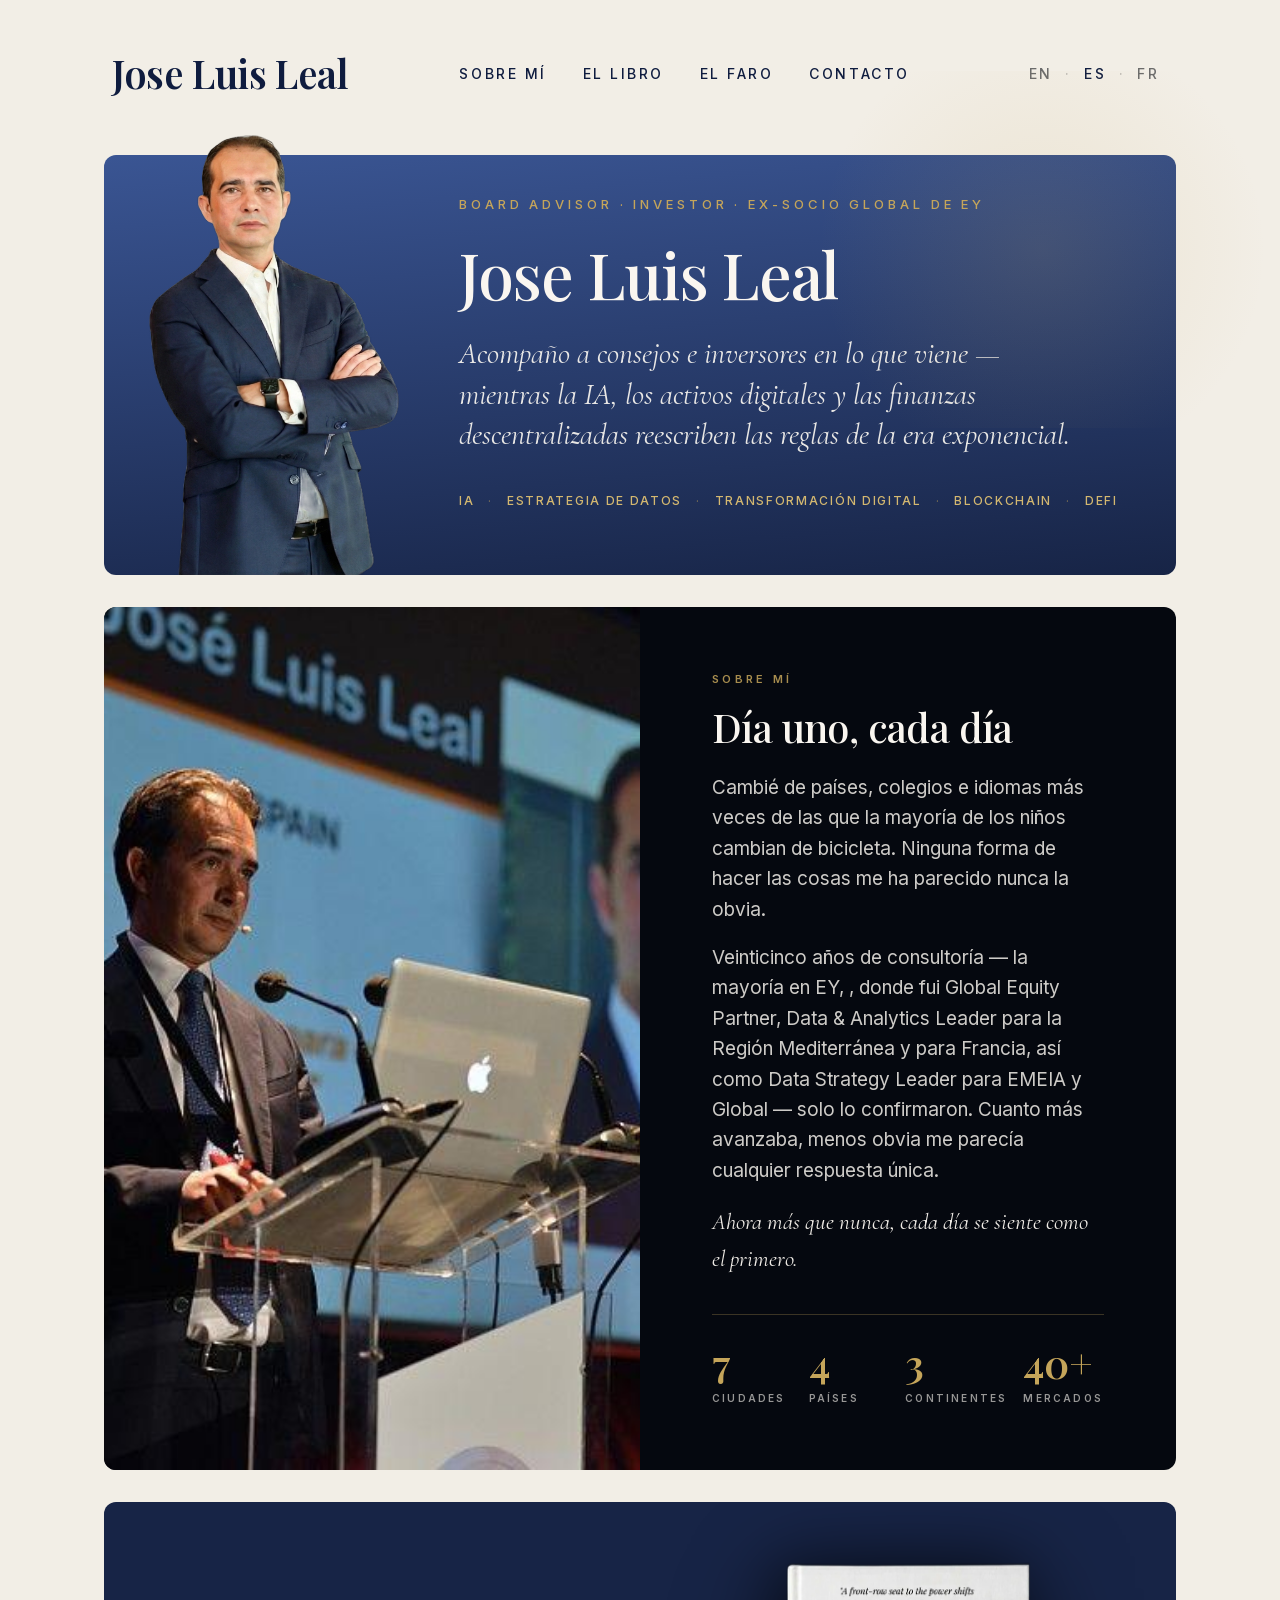
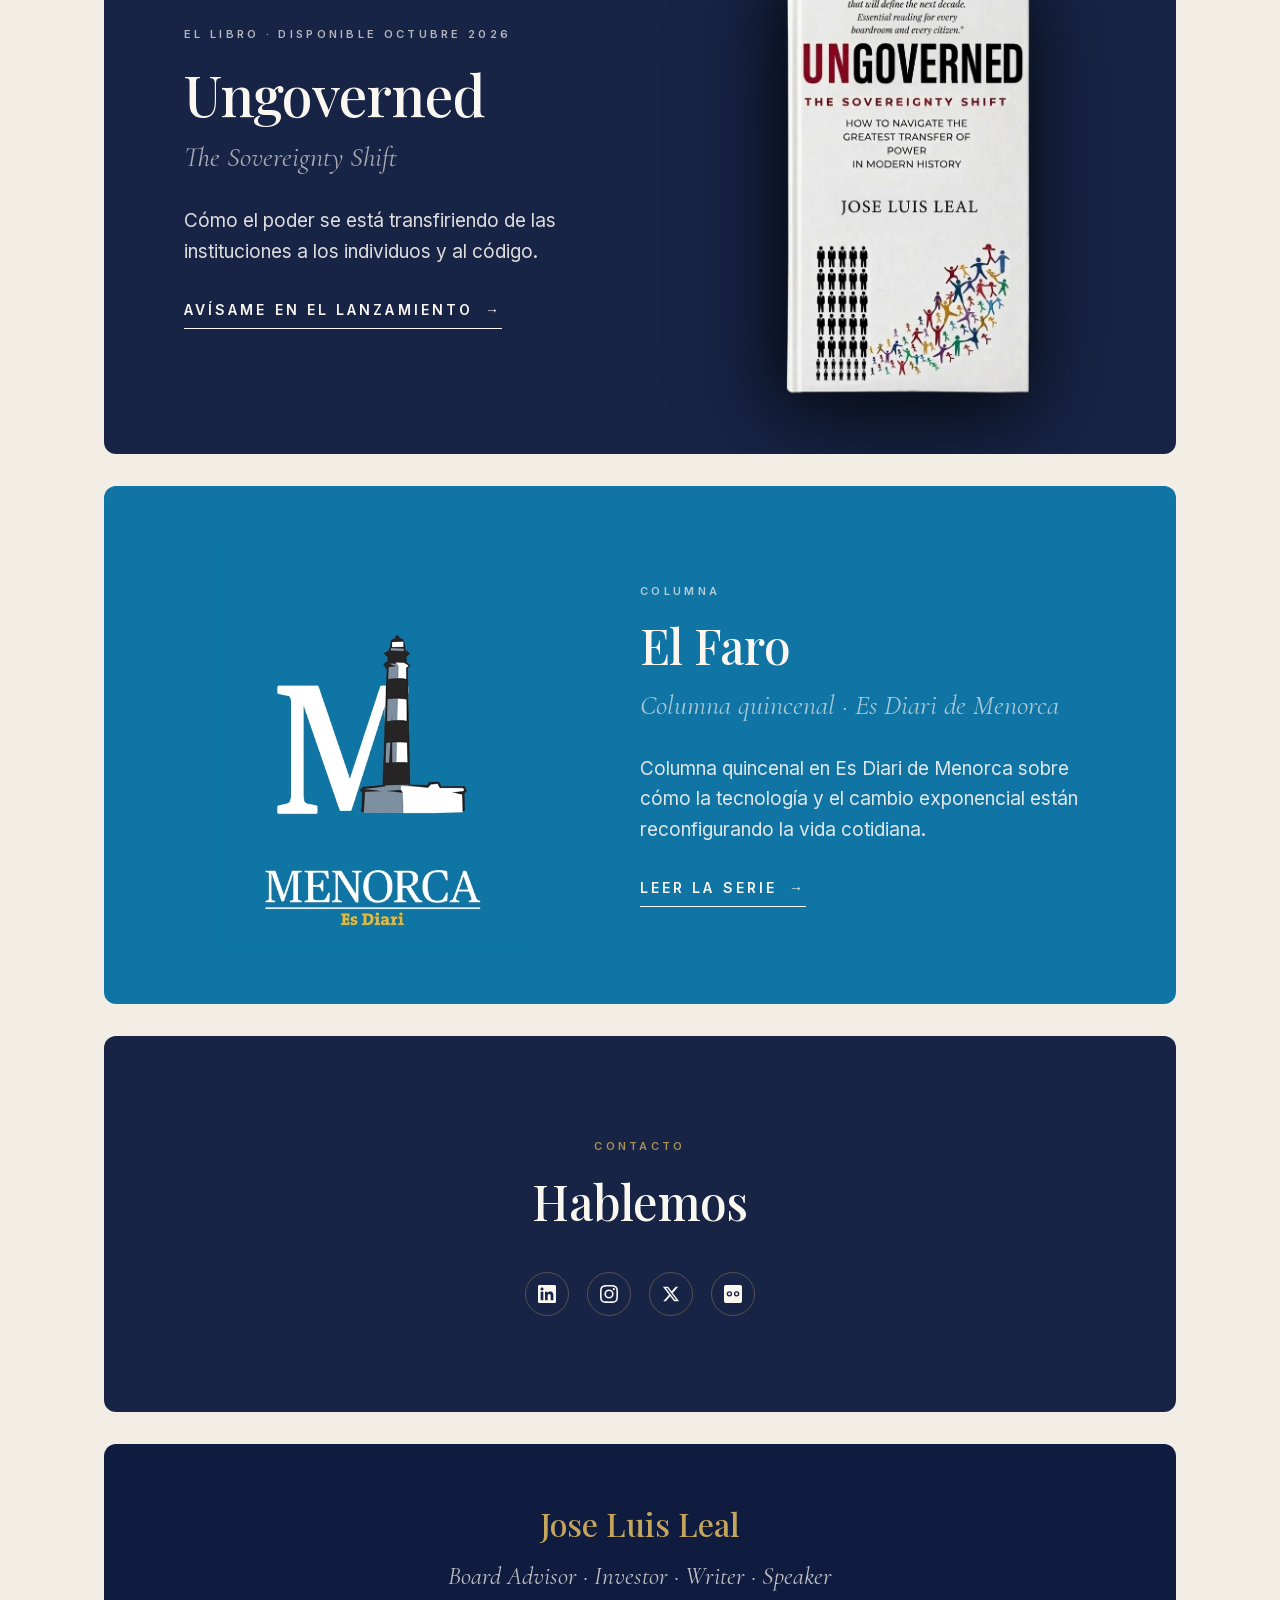
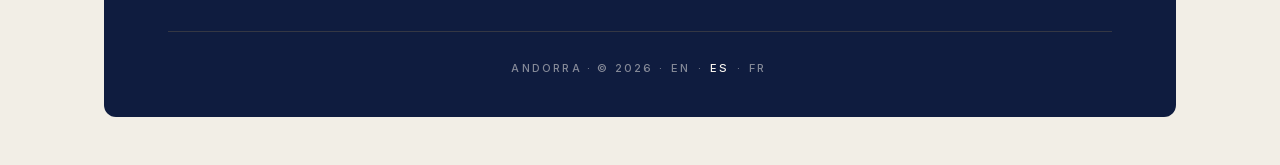
==== commit 73413b0f: "Update index.html" ====
--- a/es/index.html
+++ b/es/index.html
@@ -166,7 +166,7 @@
                 <h2 class="rect-title">Día uno, cada día</h2>
                 <div class="about-prose">
                     <p>Cambié de países, colegios e idiomas más veces de las que la mayoría de los niños cambian de bicicleta. Ninguna forma de hacer las cosas me ha parecido nunca la obvia.</p>
-                    <p>Veinticinco años de consultoría — la mayoría en EY, , donde fui Global Equity Partner, Data & Analytics Leader para la Región Mediterránea y Data Strategy Leader para EMEIA — solo lo confirmaron. Cuanto más avanzaba, menos obvia me parecía cualquier respuesta única.</p>
+                    <p>Veinticinco años de consultoría — la mayoría en EY, , donde fui Global Equity Partner, Data & Analytics Leader para la Región Mediterránea y para Francia, así como Data Strategy Leader para EMEIA y Global — solo lo confirmaron. Cuanto más avanzaba, menos obvia me parecía cualquier respuesta única.</p>
                     <p>Ahora más que nunca, cada día se siente como el primero.</p>
                 </div>
                 <div class="about-stats" aria-hidden="true">
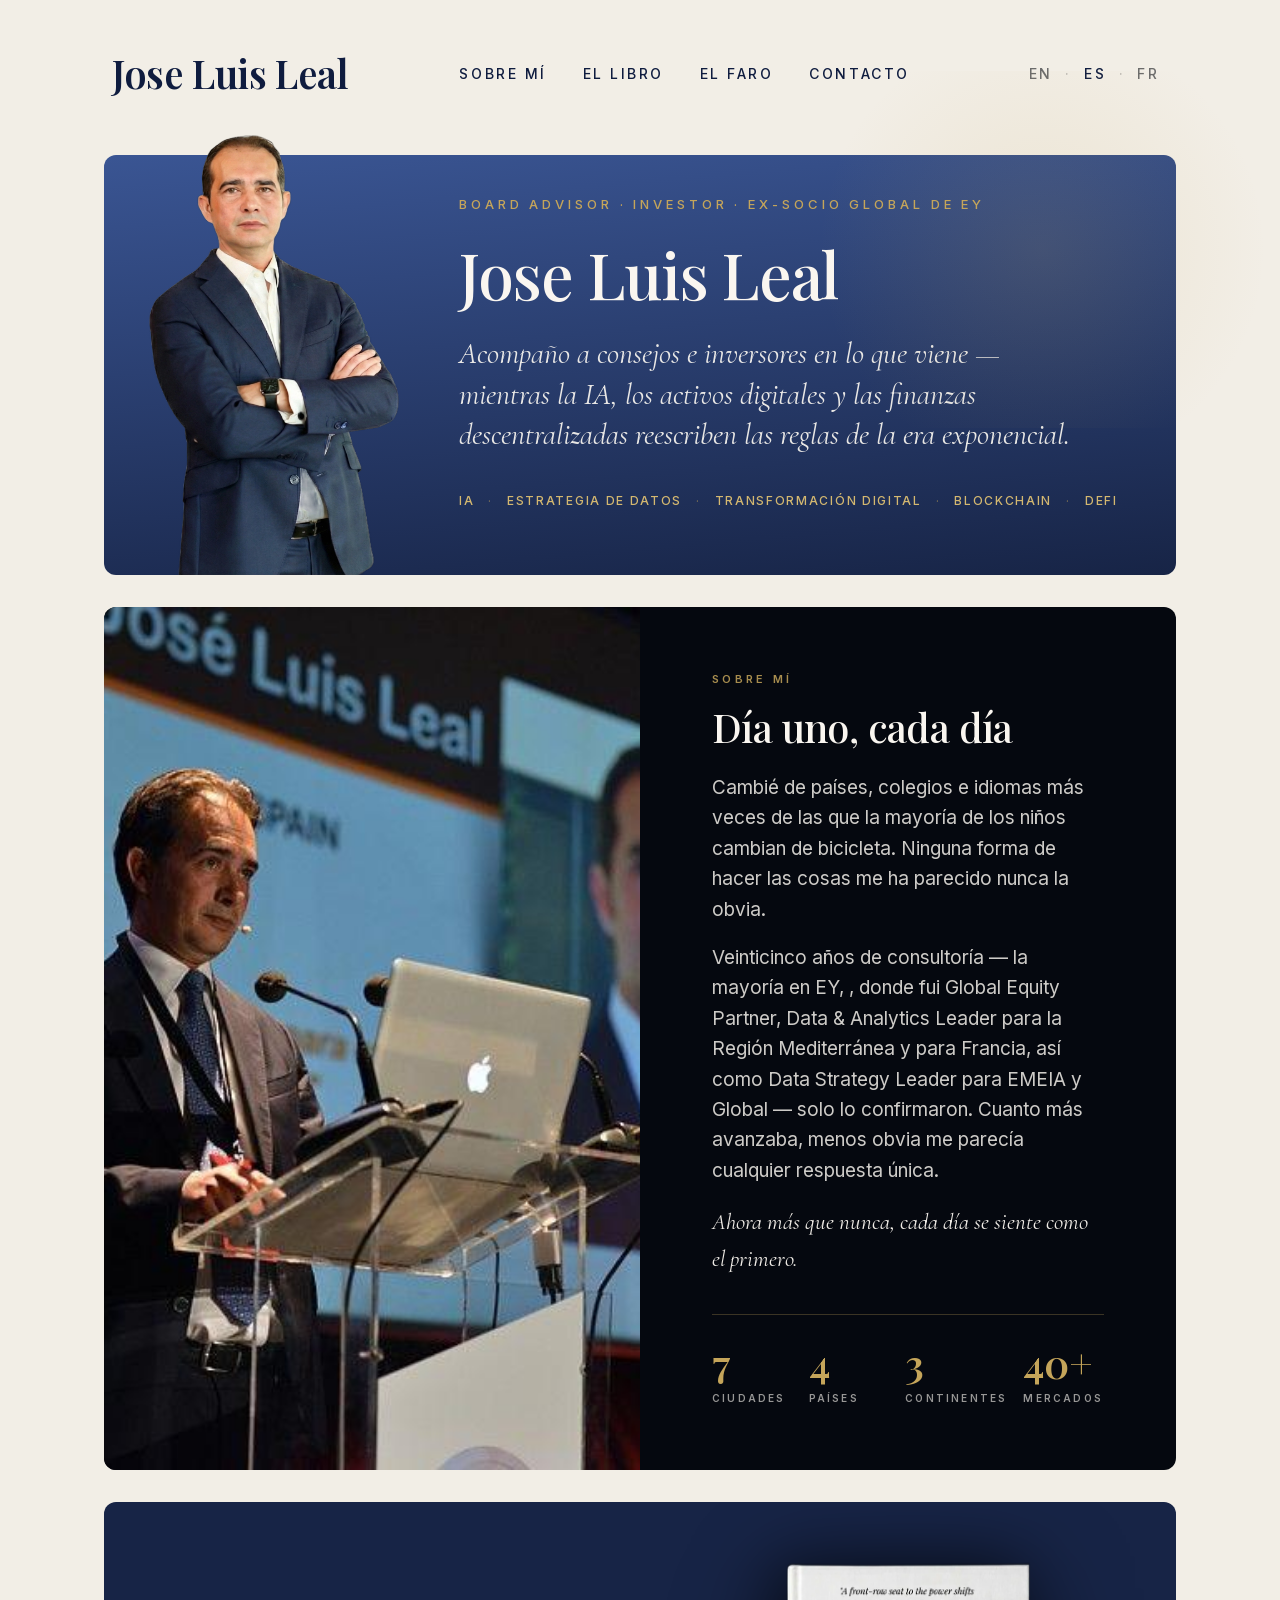
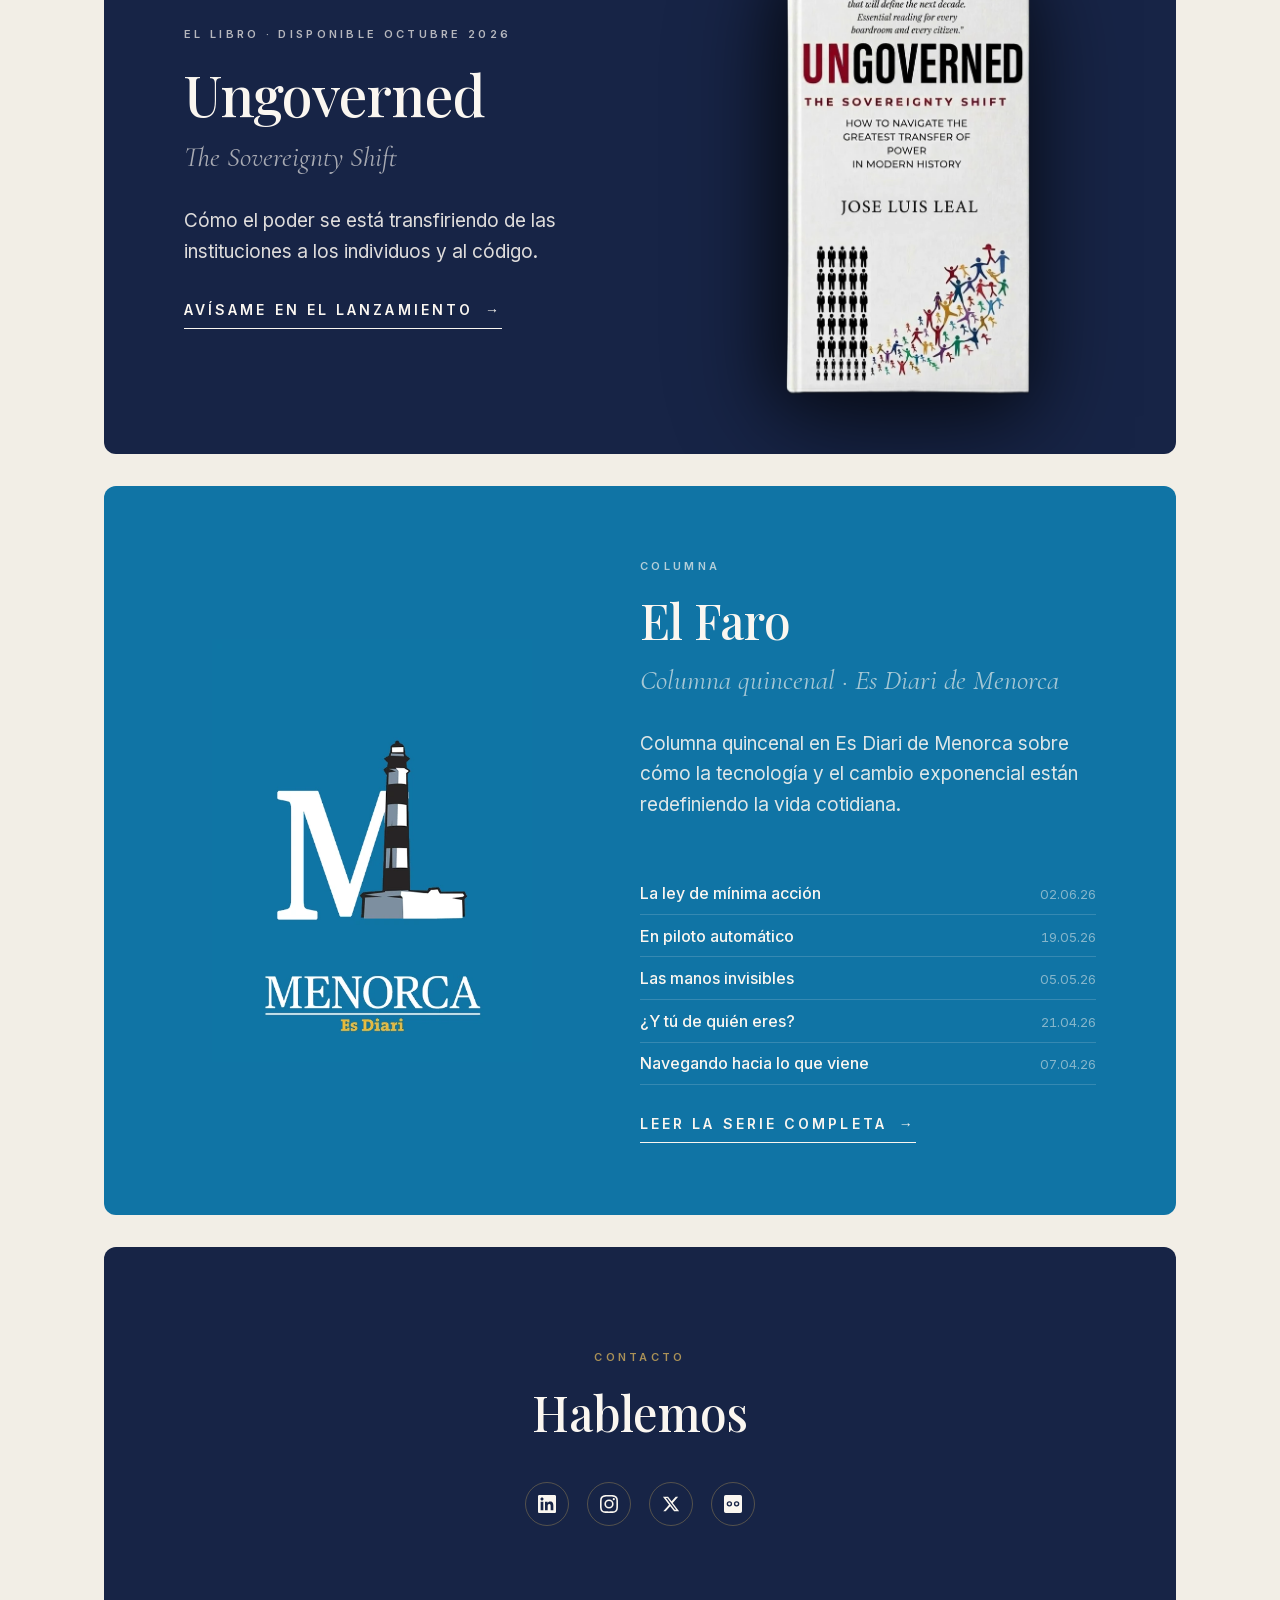
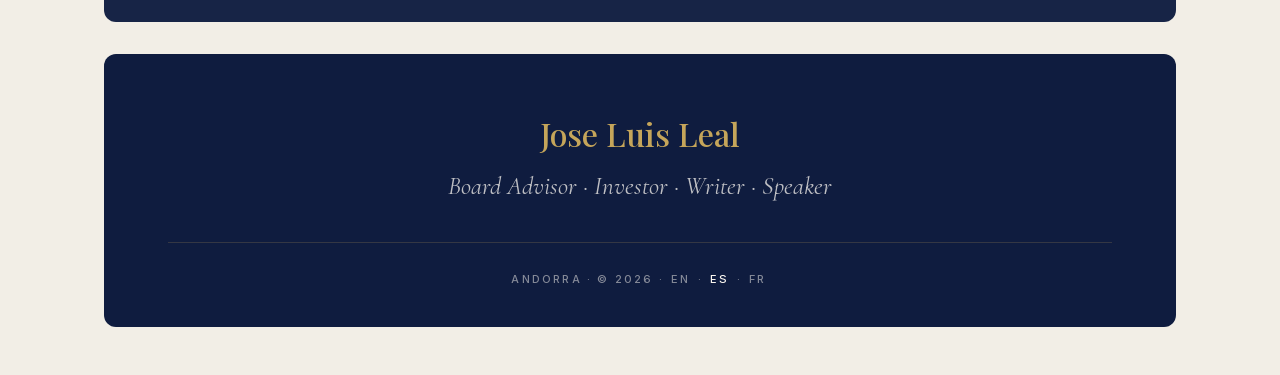
==== commit b150f1d4: "Update index.html" ====
--- a/es/index.html
+++ b/es/index.html
@@ -57,6 +57,7 @@
                 ],
                 "jobTitle": "Board Advisor & Investor",
                 "description": "Board Advisor & Investor. Former EY Global Equity Partner across 40+ markets. Author of Ungoverned: The Sovereignty Shift. Writing El Faro column in Es Diari de Menorca.",
+                "disambiguatingDescription": "Spanish board advisor, investor and Telecommunications Engineer, born in Seville and based in Andorra; former EY Global Equity Partner across 40+ markets; author of Ungoverned and columnist for Es Diari de Menorca.",
                 "knowsLanguage": ["en", "es", "fr", "ca"],
                 "nationality": { "@type": "Country", "name": "Spain" },
                 "birthPlace": { "@type": "Place", "name": "Sevilla, Spain" },
@@ -79,7 +80,9 @@
                     "https://about.me/joseluisleal",
                     "https://www.instagram.com/jose.luis.leal/",
                     "https://x.com/joseluis_leal",
-                    "https://www.menorca.info/autor/jose-luis-leal.html"
+                    "https://www.menorca.info/autor/jose-luis-leal.html",
+                    "https://futurismocanarias.com/un-destino-para-cada-turista/",
+                    "https://www.elconfidencial.com/empresas/2017-04-26/ey-ernst-young-empresas-data-analytics_1362460/"
                 ]
             },
             {
@@ -199,15 +202,22 @@
         <article class="rect rect-faro" id="faro">
             <div class="faro-visual">
                 <img src="/assets/images/menorca-es-diari.webp"
-                     alt="Es Diari de Menorca — marca del faro"
+                     alt="Menorca Es Diari — lighthouse mark"
                      loading="lazy">
             </div>
             <div class="faro-text">
                 <span class="rect-label">Columna</span>
                 <h2 class="rect-title">El Faro</h2>
                 <p class="rect-subtitle">Columna quincenal · Es Diari de Menorca</p>
-                <p class="rect-body">Columna quincenal en Es Diari de Menorca sobre cómo la tecnología y el cambio exponencial están reconfigurando la vida cotidiana.</p>
-                <a class="rect-cta" href="https://www.menorca.info/autor/jose-luis-leal.html" target="_blank" rel="noopener">Leer la serie <span class="arrow">→</span></a>
+                <p class="rect-body">Columna quincenal en Es Diari de Menorca sobre cómo la tecnología y el cambio exponencial están redefiniendo la vida cotidiana.</p>
+                <ul class="faro-list">
+                    <li><a href="https://www.menorca.info/opinion/firmas-del-dia/2026/06/02/2641273/ley-minima-accion.html" rel="noopener">La ley de mínima acción</a><span class="faro-date">02.06.26</span></li>
+                    <li><a href="https://www.menorca.info/opinion/firmas-del-dia/2026/05/19/2631891/piloto-automatico-1.html" rel="noopener">En piloto automático</a><span class="faro-date">19.05.26</span></li>
+                    <li><a href="https://www.menorca.info/opinion/firmas-del-dia/2026/05/05/2622237/manos-invisibles.html" rel="noopener">Las manos invisibles</a><span class="faro-date">05.05.26</span></li>
+                    <li><a href="https://www.menorca.info/opinion/firmas-del-dia/2026/04/21/2612949/quien-eres-3.html" rel="noopener">¿Y tú de quién eres?</a><span class="faro-date">21.04.26</span></li>
+                    <li><a href="https://www.menorca.info/opinion/firmas-del-dia/2026/04/07/2603755/navegando-hacia-viene.html" rel="noopener">Navegando hacia lo que viene</a><span class="faro-date">07.04.26</span></li>
+                </ul>
+                <a class="rect-cta" href="https://www.menorca.info/autor/jose-luis-leal.html" target="_blank" rel="noopener">Leer la serie completa <span class="arrow">→</span></a>
             </div>
         </article>
 
--- a/assets/styles.css
+++ b/assets/styles.css
@@ -1217,3 +1217,36 @@
 
     .site-footer { padding: 48px 24px 32px; }
 }
+
+/* El Faro — lista de artículos */
+.faro-list {
+    list-style: none;
+    margin: 1.5rem 0;
+    padding: 0;
+}
+.faro-list li {
+    display: flex;
+    align-items: baseline;
+    justify-content: space-between;
+    gap: 1rem;
+    padding: 0.55rem 0;
+    border-bottom: 1px solid color-mix(in srgb, currentColor 16%, transparent);
+}
+.faro-list a {
+    color: inherit;
+    text-decoration: none;
+    font-weight: 500;
+    transition: opacity 0.2s ease;
+}
+.faro-list a:hover,
+.faro-list a:focus-visible {
+    opacity: 0.6;
+    text-decoration: underline;
+    text-underline-offset: 3px;
+}
+.faro-date {
+    font-size: 0.82rem;
+    opacity: 0.5;
+    white-space: nowrap;
+    font-variant-numeric: tabular-nums;
+}
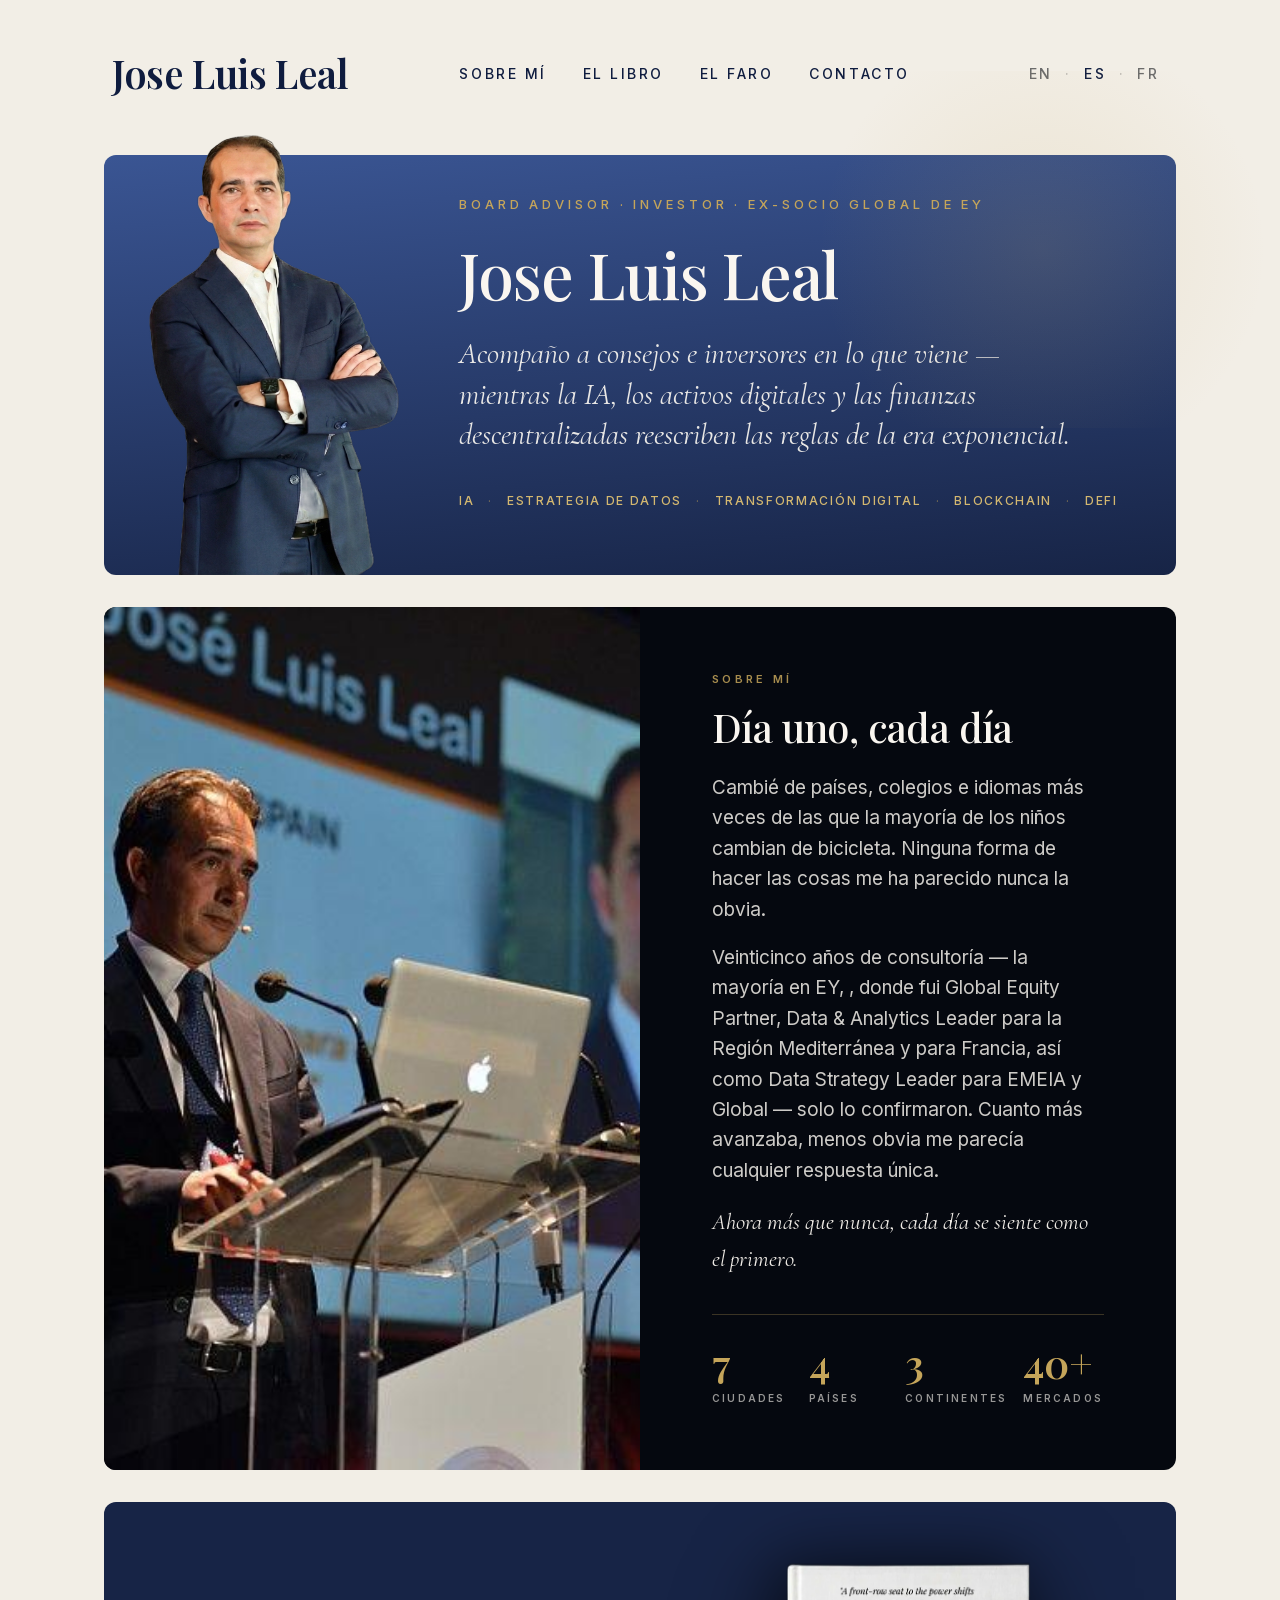
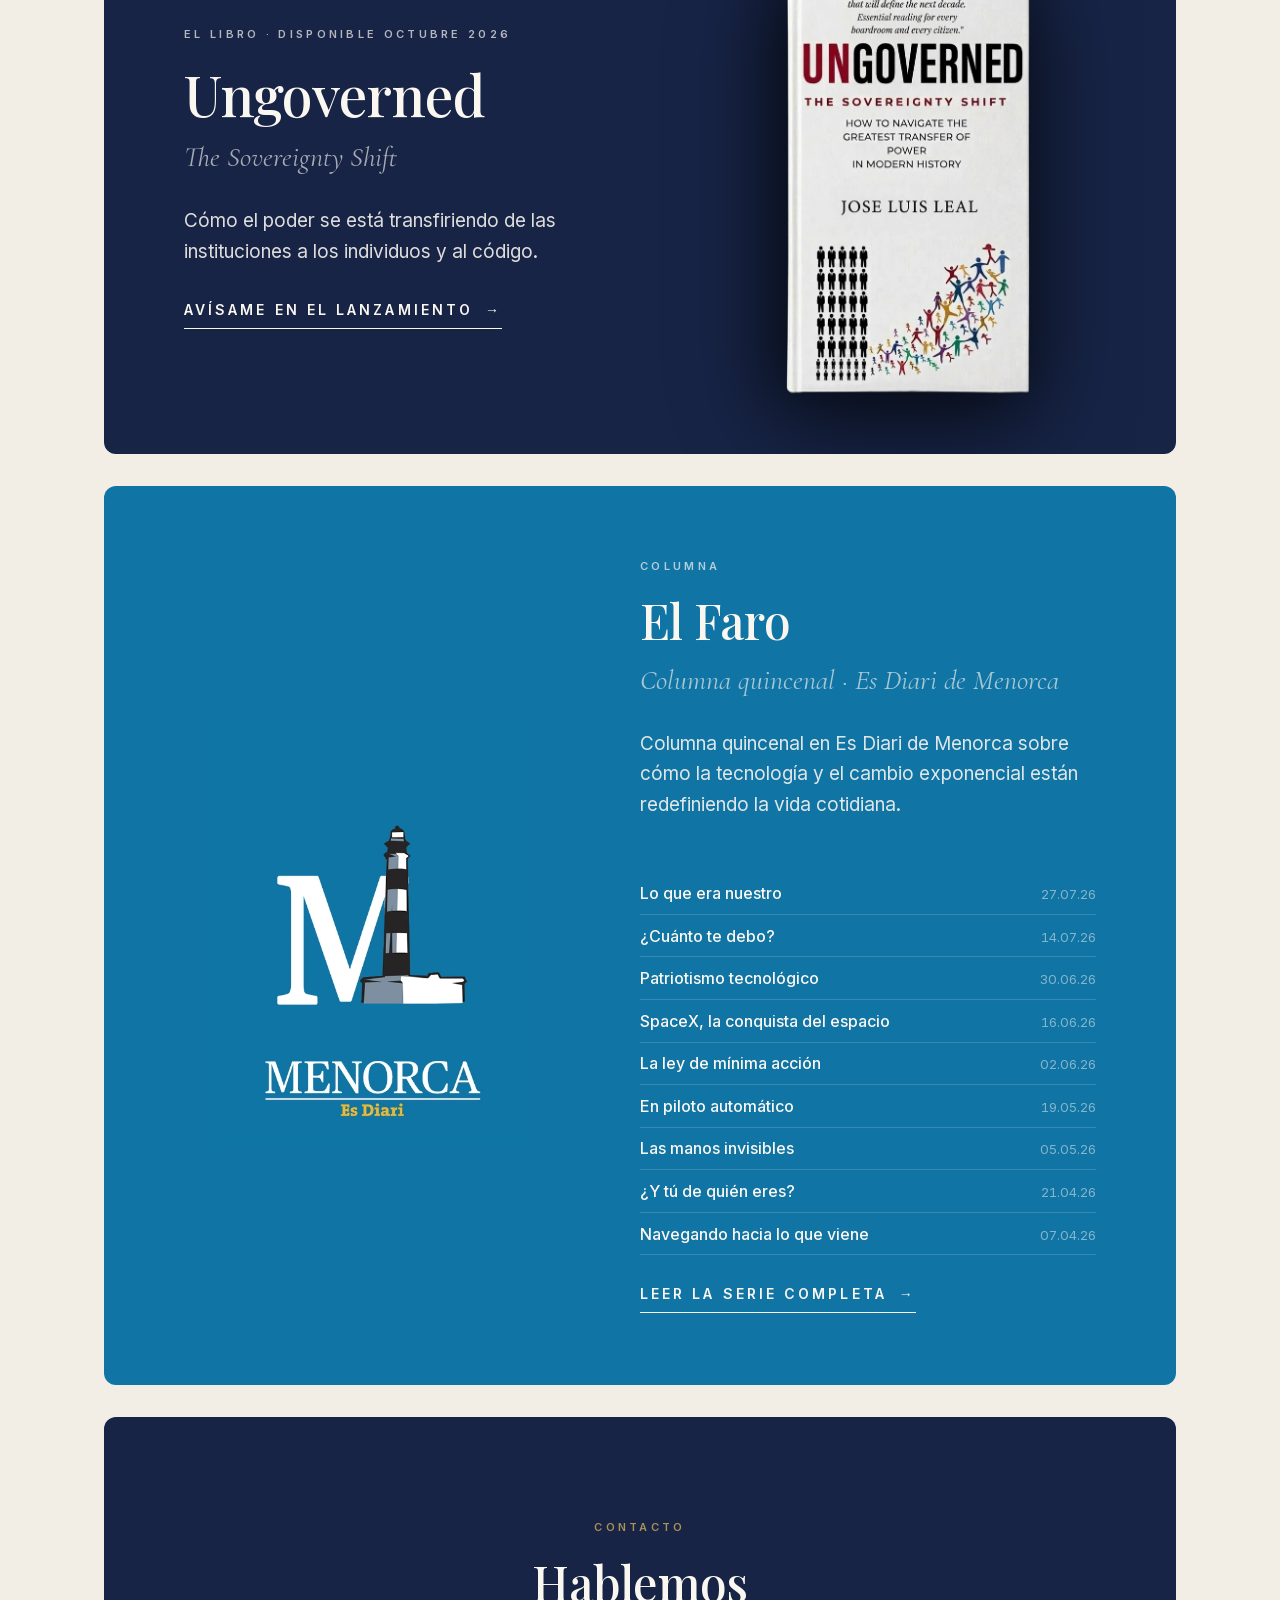
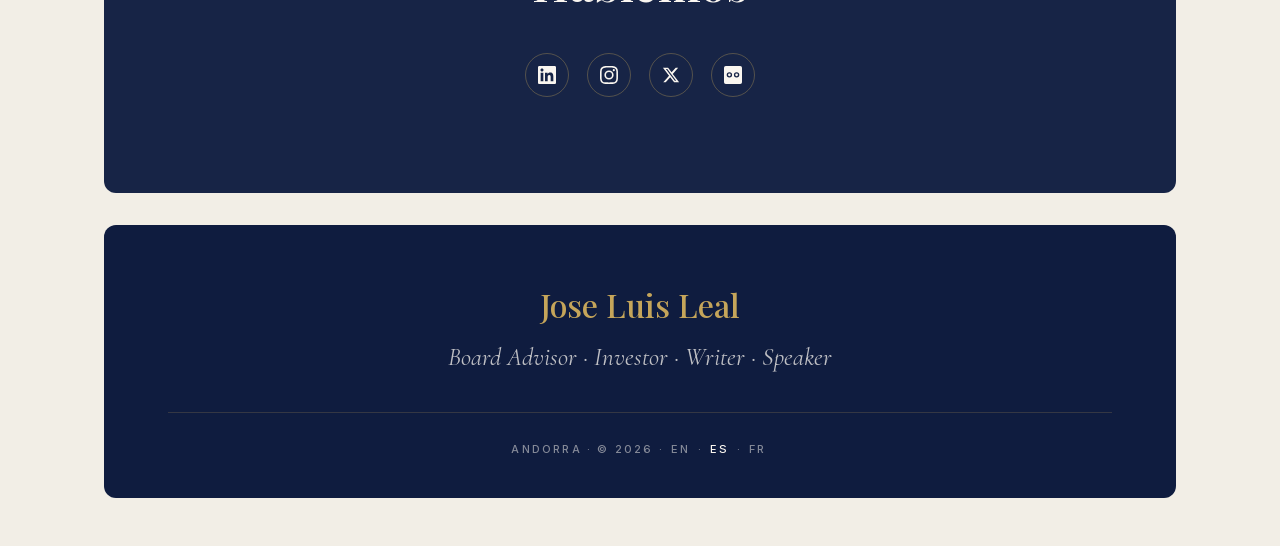
==== commit 52a29f1d: "Actualiza El Faro: añade artículos 6-9 SpaceX, Patriotismo Tecnológico, ¿Cuánto te debo?, Lo que era" ====
--- a/es/index.html
+++ b/es/index.html
@@ -105,6 +105,86 @@
                 "image": "https://leal.info/assets/images/ungoverned-cover.webp",
                 "datePublished": "2026-10",
                 "bookFormat": "https://schema.org/Hardcover"
+            },
+            {
+                "@type": "ItemList",
+                "@id": "https://leal.info/#el-faro",
+                "name": "El Faro — columns by Jose Luis Leal in Es Diari de Menorca",
+                "itemListOrder": "https://schema.org/ItemListOrderDescending",
+                "itemListElement": [
+{ "@type": "ListItem", "position": 1, "item": {
+"@type": "Article", "headline": "Lo que era nuestro",
+"datePublished": "2026-07-27",
+"author": { "@id": "https://leal.info/#person" },
+"publisher": { "@type": "NewsMediaOrganization", "name": "Es Diari de Menorca" },
+"url": "https://www.menorca.info/opinion/firmas-del-dia/2026/07/27/2677653/era-nuestro.html",
+"mainEntityOfPage": "https://www.menorca.info/opinion/firmas-del-dia/2026/07/27/2677653/era-nuestro.html"
+}},
+{ "@type": "ListItem", "position": 2, "item": {
+"@type": "Article", "headline": "¿Cuánto te debo?",
+"datePublished": "2026-07-14",
+"author": { "@id": "https://leal.info/#person" },
+"publisher": { "@type": "NewsMediaOrganization", "name": "Es Diari de Menorca" },
+"url": "https://www.menorca.info/opinion/firmas-del-dia/2026/07/14/2669285/cuanto-debo.html",
+"mainEntityOfPage": "https://www.menorca.info/opinion/firmas-del-dia/2026/07/14/2669285/cuanto-debo.html"
+}},
+{ "@type": "ListItem", "position": 3, "item": {
+"@type": "Article", "headline": "Patriotismo tecnológico",
+"datePublished": "2026-06-30",
+"author": { "@id": "https://leal.info/#person" },
+"publisher": { "@type": "NewsMediaOrganization", "name": "Es Diari de Menorca" },
+"url": "https://www.menorca.info/opinion/firmas-del-dia/2026/06/30/2660111/patriotismo-tecnologico.html",
+"mainEntityOfPage": "https://www.menorca.info/opinion/firmas-del-dia/2026/06/30/2660111/patriotismo-tecnologico.html"
+}},
+{ "@type": "ListItem", "position": 4, "item": {
+"@type": "Article", "headline": "SpaceX, la conquista del espacio",
+"datePublished": "2026-06-16",
+"author": { "@id": "https://leal.info/#person" },
+"publisher": { "@type": "NewsMediaOrganization", "name": "Es Diari de Menorca" },
+"url": "https://www.menorca.info/opinion/firmas-del-dia/2026/06/16/2650657/spacex-conquista-del-espacio.html",
+"mainEntityOfPage": "https://www.menorca.info/opinion/firmas-del-dia/2026/06/16/2650657/spacex-conquista-del-espacio.html"
+}},
+{ "@type": "ListItem", "position": 5, "item": {
+"@type": "Article", "headline": "La ley de mínima acción",
+"datePublished": "2026-06-02",
+"author": { "@id": "https://leal.info/#person" },
+"publisher": { "@type": "NewsMediaOrganization", "name": "Es Diari de Menorca" },
+"url": "https://www.menorca.info/opinion/firmas-del-dia/2026/06/02/2641273/ley-minima-accion.html",
+"mainEntityOfPage": "https://www.menorca.info/opinion/firmas-del-dia/2026/06/02/2641273/ley-minima-accion.html"
+}},
+{ "@type": "ListItem", "position": 6, "item": {
+"@type": "Article", "headline": "En piloto automático",
+"datePublished": "2026-05-19",
+"author": { "@id": "https://leal.info/#person" },
+"publisher": { "@type": "NewsMediaOrganization", "name": "Es Diari de Menorca" },
+"url": "https://www.menorca.info/opinion/firmas-del-dia/2026/05/19/2631891/piloto-automatico-1.html",
+"mainEntityOfPage": "https://www.menorca.info/opinion/firmas-del-dia/2026/05/19/2631891/piloto-automatico-1.html"
+}},
+{ "@type": "ListItem", "position": 7, "item": {
+"@type": "Article", "headline": "Las manos invisibles",
+"datePublished": "2026-05-05",
+"author": { "@id": "https://leal.info/#person" },
+"publisher": { "@type": "NewsMediaOrganization", "name": "Es Diari de Menorca" },
+"url": "https://www.menorca.info/opinion/firmas-del-dia/2026/05/05/2622237/manos-invisibles.html",
+"mainEntityOfPage": "https://www.menorca.info/opinion/firmas-del-dia/2026/05/05/2622237/manos-invisibles.html"
+}},
+{ "@type": "ListItem", "position": 8, "item": {
+"@type": "Article", "headline": "¿Y tú de quién eres?",
+"datePublished": "2026-04-21",
+"author": { "@id": "https://leal.info/#person" },
+"publisher": { "@type": "NewsMediaOrganization", "name": "Es Diari de Menorca" },
+"url": "https://www.menorca.info/opinion/firmas-del-dia/2026/04/21/2612949/quien-eres-3.html",
+"mainEntityOfPage": "https://www.menorca.info/opinion/firmas-del-dia/2026/04/21/2612949/quien-eres-3.html"
+}},
+{ "@type": "ListItem", "position": 9, "item": {
+"@type": "Article", "headline": "Navegando hacia lo que viene",
+"datePublished": "2026-04-07",
+"author": { "@id": "https://leal.info/#person" },
+"publisher": { "@type": "NewsMediaOrganization", "name": "Es Diari de Menorca" },
+"url": "https://www.menorca.info/opinion/firmas-del-dia/2026/04/07/2603755/navegando-hacia-viene.html",
+"mainEntityOfPage": "https://www.menorca.info/opinion/firmas-del-dia/2026/04/07/2603755/navegando-hacia-viene.html"
+}}
+]
             }
         ]
     }
@@ -211,6 +291,10 @@
                 <p class="rect-subtitle">Columna quincenal · Es Diari de Menorca</p>
                 <p class="rect-body">Columna quincenal en Es Diari de Menorca sobre cómo la tecnología y el cambio exponencial están redefiniendo la vida cotidiana.</p>
                 <ul class="faro-list">
+                    <li><a href="https://www.menorca.info/opinion/firmas-del-dia/2026/07/27/2677653/era-nuestro.html" rel="noopener">Lo que era nuestro</a><span class="faro-date">27.07.26</span></li>
+                    <li><a href="https://www.menorca.info/opinion/firmas-del-dia/2026/07/14/2669285/cuanto-debo.html" rel="noopener">¿Cuánto te debo?</a><span class="faro-date">14.07.26</span></li>
+                    <li><a href="https://www.menorca.info/opinion/firmas-del-dia/2026/06/30/2660111/patriotismo-tecnologico.html" rel="noopener">Patriotismo tecnológico</a><span class="faro-date">30.06.26</span></li>
+                    <li><a href="https://www.menorca.info/opinion/firmas-del-dia/2026/06/16/2650657/spacex-conquista-del-espacio.html" rel="noopener">SpaceX, la conquista del espacio</a><span class="faro-date">16.06.26</span></li>
                     <li><a href="https://www.menorca.info/opinion/firmas-del-dia/2026/06/02/2641273/ley-minima-accion.html" rel="noopener">La ley de mínima acción</a><span class="faro-date">02.06.26</span></li>
                     <li><a href="https://www.menorca.info/opinion/firmas-del-dia/2026/05/19/2631891/piloto-automatico-1.html" rel="noopener">En piloto automático</a><span class="faro-date">19.05.26</span></li>
                     <li><a href="https://www.menorca.info/opinion/firmas-del-dia/2026/05/05/2622237/manos-invisibles.html" rel="noopener">Las manos invisibles</a><span class="faro-date">05.05.26</span></li>
